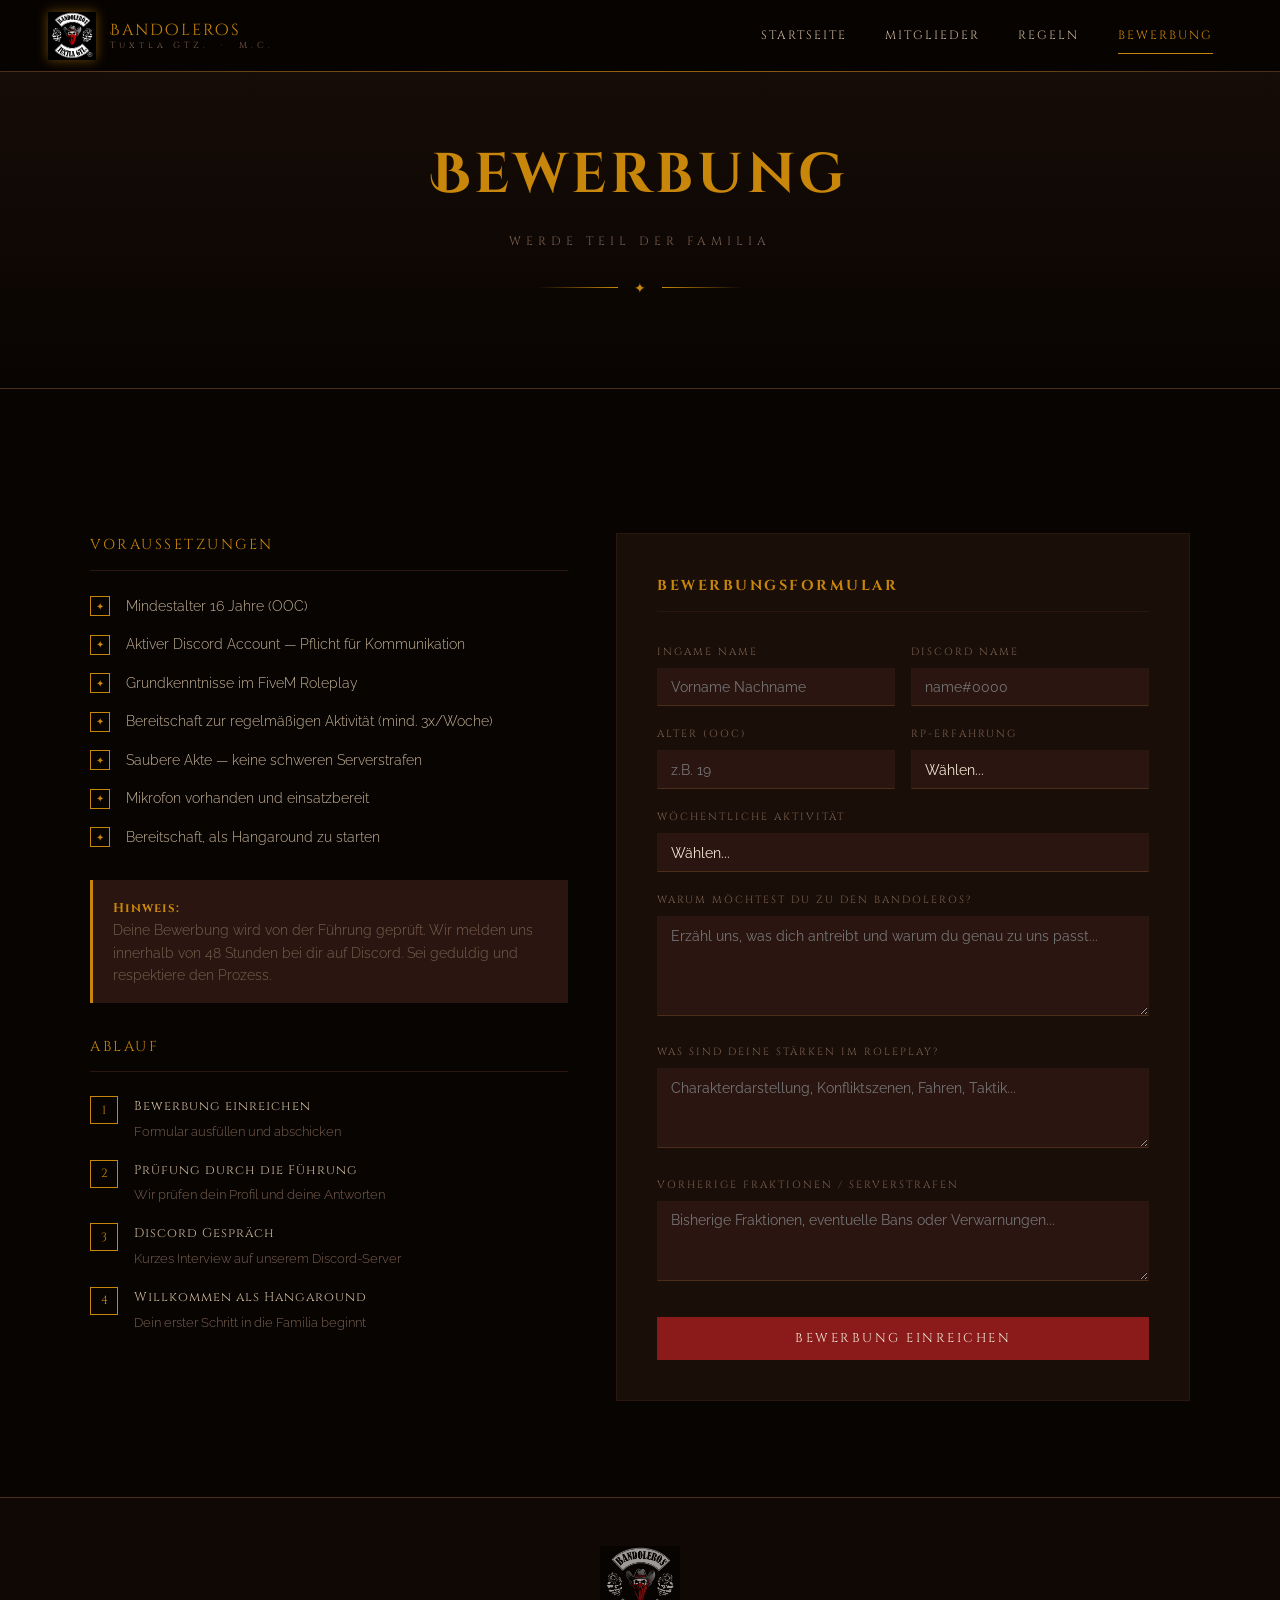
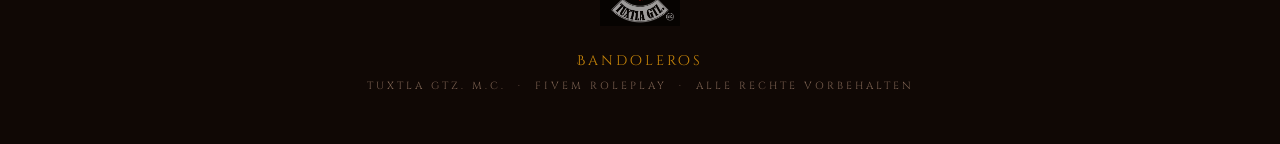
==== bewerbung.html @ c83cab52 "Initial commit: Bandoleros MC Website" ====
<!DOCTYPE html>
<html lang="de">
<head>
  <meta charset="UTF-8">
  <meta name="viewport" content="width=device-width, initial-scale=1.0">
  <title>Bewerbung – Bandoleros MC</title>
  <link rel="icon" href="img/logo.png">
  <link rel="stylesheet" href="css/style.css">
</head>
<body>

  <nav class="navbar">
    <a href="index.html" class="nav-brand">
      <img src="img/logo.png" alt="Bandoleros Logo">
      <div class="nav-brand-text">
        Bandoleros
        <small>Tuxtla GTZ. &nbsp;·&nbsp; M.C.</small>
      </div>
    </a>
    <button class="nav-toggle" id="navToggle" aria-label="Menü öffnen">
      <span></span><span></span><span></span>
    </button>
    <ul class="nav-links" id="navLinks">
      <li><a href="index.html">Startseite</a></li>
      <li><a href="mitglieder.html">Mitglieder</a></li>
      <li><a href="regeln.html">Regeln</a></li>
      <li><a href="bewerbung.html" class="active">Bewerbung</a></li>
    </ul>
  </nav>

  <!-- PAGE HERO -->
  <div class="page-hero">
    <h1>Bewerbung</h1>
    <p>Werde Teil der Familia</p>
    <div class="ornament" style="justify-content:center; margin-top:1.5rem">
      <div class="ornament-line"></div>
      <span class="ornament-icon">✦</span>
      <div class="ornament-line rev"></div>
    </div>
  </div>

  <!-- BEWERBUNG -->
  <section class="section">
    <div class="container">
      <div class="apply-grid">

        <!-- LINKS: Voraussetzungen -->
        <div>
          <div class="req-title">Voraussetzungen</div>
          <ul class="req-list">
            <li>
              <span class="req-icon">✦</span>
              Mindestalter 16 Jahre (OOC)
            </li>
            <li>
              <span class="req-icon">✦</span>
              Aktiver Discord Account — Pflicht für Kommunikation
            </li>
            <li>
              <span class="req-icon">✦</span>
              Grundkenntnisse im FiveM Roleplay
            </li>
            <li>
              <span class="req-icon">✦</span>
              Bereitschaft zur regelmäßigen Aktivität (mind. 3x/Woche)
            </li>
            <li>
              <span class="req-icon">✦</span>
              Saubere Akte — keine schweren Serverstrafen
            </li>
            <li>
              <span class="req-icon">✦</span>
              Mikrofon vorhanden und einsatzbereit
            </li>
            <li>
              <span class="req-icon">✦</span>
              Bereitschaft, als Hangaround zu starten
            </li>
          </ul>

          <div class="apply-note">
            <strong style="color:var(--accent-gold); font-family:'Cinzel',serif; font-size:0.8rem; letter-spacing:1px;">Hinweis:</strong><br>
            Deine Bewerbung wird von der Führung geprüft. Wir melden uns innerhalb von
            48 Stunden bei dir auf Discord. Sei geduldig und respektiere den Prozess.
          </div>

          <div style="margin-top:2rem">
            <div class="req-title">Ablauf</div>
            <div style="display:flex; flex-direction:column; gap:1rem;">
              <div style="display:flex; gap:1rem; align-items:flex-start;">
                <div style="width:28px; height:28px; border:1px solid var(--accent-gold); display:flex; align-items:center; justify-content:center; flex-shrink:0; font-family:'Cinzel',serif; font-size:0.75rem; color:var(--accent-gold);">1</div>
                <div>
                  <div style="font-family:'Cinzel',serif; font-size:0.8rem; color:var(--text-secondary); letter-spacing:1px; margin-bottom:0.2rem;">Bewerbung einreichen</div>
                  <div style="font-size:0.83rem; color:var(--text-muted);">Formular ausfüllen und abschicken</div>
                </div>
              </div>
              <div style="display:flex; gap:1rem; align-items:flex-start;">
                <div style="width:28px; height:28px; border:1px solid var(--accent-gold); display:flex; align-items:center; justify-content:center; flex-shrink:0; font-family:'Cinzel',serif; font-size:0.75rem; color:var(--accent-gold);">2</div>
                <div>
                  <div style="font-family:'Cinzel',serif; font-size:0.8rem; color:var(--text-secondary); letter-spacing:1px; margin-bottom:0.2rem;">Prüfung durch die Führung</div>
                  <div style="font-size:0.83rem; color:var(--text-muted);">Wir prüfen dein Profil und deine Antworten</div>
                </div>
              </div>
              <div style="display:flex; gap:1rem; align-items:flex-start;">
                <div style="width:28px; height:28px; border:1px solid var(--accent-gold); display:flex; align-items:center; justify-content:center; flex-shrink:0; font-family:'Cinzel',serif; font-size:0.75rem; color:var(--accent-gold);">3</div>
                <div>
                  <div style="font-family:'Cinzel',serif; font-size:0.8rem; color:var(--text-secondary); letter-spacing:1px; margin-bottom:0.2rem;">Discord Gespräch</div>
                  <div style="font-size:0.83rem; color:var(--text-muted);">Kurzes Interview auf unserem Discord-Server</div>
                </div>
              </div>
              <div style="display:flex; gap:1rem; align-items:flex-start;">
                <div style="width:28px; height:28px; border:1px solid var(--accent-gold); display:flex; align-items:center; justify-content:center; flex-shrink:0; font-family:'Cinzel',serif; font-size:0.75rem; color:var(--accent-gold);">4</div>
                <div>
                  <div style="font-family:'Cinzel',serif; font-size:0.8rem; color:var(--text-secondary); letter-spacing:1px; margin-bottom:0.2rem;">Willkommen als Hangaround</div>
                  <div style="font-size:0.83rem; color:var(--text-muted);">Dein erster Schritt in die Familia beginnt</div>
                </div>
              </div>
            </div>
          </div>
        </div>

        <!-- RECHTS: Formular -->
        <div class="apply-form-box">
          <h3>Bewerbungsformular</h3>
          <form id="applyForm">
            <div class="form-row">
              <div class="form-group">
                <label for="ingame-name">Ingame Name</label>
                <input type="text" id="ingame-name" name="ingame_name" placeholder="Vorname Nachname" required>
              </div>
              <div class="form-group">
                <label for="discord-name">Discord Name</label>
                <input type="text" id="discord-name" name="discord_name" placeholder="name#0000" required>
              </div>
            </div>

            <div class="form-row">
              <div class="form-group">
                <label for="alter">Alter (OOC)</label>
                <input type="number" id="alter" name="alter" placeholder="z.B. 19" min="14" max="99" required>
              </div>
              <div class="form-group">
                <label for="erfahrung">RP-Erfahrung</label>
                <select id="erfahrung" name="erfahrung" required>
                  <option value="" disabled selected>Wählen...</option>
                  <option value="neuling">Neuling — weniger als 1 Monat</option>
                  <option value="einsteiger">Einsteiger — 1-6 Monate</option>
                  <option value="erfahren">Erfahren — 6-12 Monate</option>
                  <option value="veteran">Veteran — über 1 Jahr</option>
                </select>
              </div>
            </div>

            <div class="form-group">
              <label for="aktivitaet">Wöchentliche Aktivität</label>
              <select id="aktivitaet" name="aktivitaet" required>
                <option value="" disabled selected>Wählen...</option>
                <option value="3-5">3 bis 5 Stunden</option>
                <option value="5-10">5 bis 10 Stunden</option>
                <option value="10-20">10 bis 20 Stunden</option>
                <option value="20+">Mehr als 20 Stunden</option>
              </select>
            </div>

            <div class="form-group">
              <label for="warum">Warum möchtest du zu den Bandoleros?</label>
              <textarea id="warum" name="warum" placeholder="Erzähl uns, was dich antreibt und warum du genau zu uns passt..." required></textarea>
            </div>

            <div class="form-group">
              <label for="staerken">Was sind deine Stärken im Roleplay?</label>
              <textarea id="staerken" name="staerken" placeholder="Charakterdarstellung, Konfliktszenen, Fahren, Taktik..." style="min-height:80px;"></textarea>
            </div>

            <div class="form-group">
              <label for="vorstrafen">Vorherige Fraktionen / Serverstrafen</label>
              <textarea id="vorstrafen" name="vorstrafen" placeholder="Bisherige Fraktionen, eventuelle Bans oder Verwarnungen..." style="min-height:80px;"></textarea>
            </div>

            <button type="submit" class="btn btn-solid" style="width:100%; margin-top:0.5rem; font-size:0.8rem;">
              Bewerbung Einreichen
            </button>
          </form>
        </div>

      </div>
    </div>
  </section>

  <footer>
    <div class="footer-logo"><img src="img/logo.png" alt="Bandoleros"></div>
    <p class="footer-name">Bandoleros</p>
    <p class="footer-sub">Tuxtla GTZ. M.C. &nbsp;·&nbsp; FiveM Roleplay &nbsp;·&nbsp; Alle Rechte vorbehalten</p>
  </footer>

  <script>
    const toggle = document.getElementById('navToggle');
    const links  = document.getElementById('navLinks');
    toggle.addEventListener('click', () => links.classList.toggle('open'));
    links.querySelectorAll('a').forEach(a => a.addEventListener('click', () => links.classList.remove('open')));

    document.getElementById('applyForm').addEventListener('submit', function(e) {
      e.preventDefault();
      const data = new FormData(this);
      const lines = [];
      data.forEach((v, k) => lines.push(`${k}: ${v}`));
      const subject = encodeURIComponent('Bandoleros Bewerbung – ' + (data.get('ingame_name') || ''));
      const body    = encodeURIComponent(lines.join('\n'));
      // HIER: Deine E-Mail oder Discord-Webhook eintragen
      // Aktuell öffnet es den Standard-Mail-Client als Fallback
      window.location.href = `mailto:DEINE-EMAIL@HIER.DE?subject=${subject}&body=${body}`;
    });
  </script>
</body>
</html>
---- css/style.css ----
@import url('https://fonts.googleapis.com/css2?family=Cinzel:wght@400;600;700;900&family=Cinzel+Decorative:wght@400;700&family=Raleway:ital,wght@0,300;0,400;0,600;1,300&display=swap');

:root {
  --bg-0: #080402;
  --bg-1: #100805;
  --bg-2: #1a0e08;
  --bg-3: #2a1510;
  --bg-4: #3d2015;
  --accent-gold: #c8860a;
  --accent-gold-light: #e8a020;
  --accent-red: #8b1a1a;
  --accent-red-light: #b52020;
  --text-primary: #f0e6d3;
  --text-secondary: #c8b49a;
  --text-muted: #7a6050;
  --border-dark: #2a1810;
  --border-mid: #4a2e1a;
  --border-light: #7a5030;
}

*, *::before, *::after { margin: 0; padding: 0; box-sizing: border-box; }
html { scroll-behavior: smooth; }

body {
  background-color: var(--bg-0);
  color: var(--text-primary);
  font-family: 'Raleway', sans-serif;
  font-weight: 300;
  line-height: 1.7;
  min-height: 100vh;
}

/* ─── NAVBAR ─────────────────────────────────────── */
.navbar {
  position: fixed;
  top: 0; left: 0; right: 0;
  height: 72px;
  background: rgba(8, 4, 2, 0.97);
  border-bottom: 1px solid var(--border-mid);
  backdrop-filter: blur(12px);
  z-index: 1000;
  display: flex;
  align-items: center;
  padding: 0 3rem;
  gap: 2rem;
}

.navbar::after {
  content: '';
  position: absolute;
  bottom: -1px; left: 0; right: 0;
  height: 1px;
  background: linear-gradient(90deg, transparent, var(--accent-gold), transparent);
  opacity: 0.6;
}

.nav-brand {
  display: flex;
  align-items: center;
  gap: 0.9rem;
  text-decoration: none;
  flex-shrink: 0;
}

.nav-brand img {
  height: 48px;
  width: 48px;
  object-fit: contain;
  filter: drop-shadow(0 0 6px rgba(200, 134, 10, 0.5));
}

.nav-brand-text {
  font-family: 'Cinzel Decorative', serif;
  font-size: 1rem;
  color: var(--accent-gold);
  letter-spacing: 2px;
  line-height: 1.2;
}

.nav-brand-text small {
  display: block;
  font-family: 'Cinzel', serif;
  font-size: 0.55rem;
  color: var(--text-muted);
  letter-spacing: 4px;
  font-weight: 400;
}

.nav-links {
  display: flex;
  list-style: none;
  gap: 0;
  margin-left: auto;
}

.nav-links a {
  display: block;
  padding: 0.5rem 1.2rem;
  color: var(--text-secondary);
  text-decoration: none;
  font-family: 'Cinzel', serif;
  font-size: 0.75rem;
  letter-spacing: 2px;
  text-transform: uppercase;
  transition: color 0.3s;
  position: relative;
}

.nav-links a::after {
  content: '';
  position: absolute;
  bottom: 0; left: 1.2rem; right: 1.2rem;
  height: 1px;
  background: var(--accent-gold);
  transform: scaleX(0);
  transition: transform 0.3s;
}

.nav-links a:hover,
.nav-links a.active { color: var(--accent-gold); }

.nav-links a:hover::after,
.nav-links a.active::after { transform: scaleX(1); }

.nav-toggle {
  display: none;
  flex-direction: column;
  gap: 5px;
  cursor: pointer;
  margin-left: auto;
  padding: 4px;
  background: none;
  border: none;
}

.nav-toggle span {
  display: block;
  width: 25px;
  height: 2px;
  background: var(--text-primary);
  transition: all 0.3s;
}

/* ─── HERO ───────────────────────────────────────── */
.hero {
  min-height: 100vh;
  padding-top: 72px;
  display: flex;
  align-items: center;
  justify-content: center;
  text-align: center;
  position: relative;
  overflow: hidden;
  background: radial-gradient(ellipse 80% 60% at 50% 50%, var(--bg-3) 0%, var(--bg-0) 100%);
}

.hero-bg-pattern {
  position: absolute;
  inset: 0;
  background-image: repeating-linear-gradient(
    45deg, transparent, transparent 50px,
    rgba(200, 134, 10, 0.018) 50px,
    rgba(200, 134, 10, 0.018) 100px
  );
  pointer-events: none;
}

.hero-content {
  position: relative;
  z-index: 1;
  padding: 3rem 2rem;
}

.hero-logo {
  width: 280px;
  max-width: 70vw;
  animation: logoGlow 4s ease-in-out infinite alternate;
  margin-bottom: 2.5rem;
}

@keyframes logoGlow {
  from { filter: drop-shadow(0 0 15px rgba(200,134,10,0.3)) drop-shadow(0 0 40px rgba(200,134,10,0.1)); }
  to   { filter: drop-shadow(0 0 30px rgba(200,134,10,0.65)) drop-shadow(0 0 60px rgba(200,134,10,0.2)); }
}

.hero-eyebrow {
  font-family: 'Cinzel', serif;
  font-size: 0.75rem;
  letter-spacing: 6px;
  color: var(--text-muted);
  text-transform: uppercase;
  margin-bottom: 0.75rem;
}

.hero-title {
  font-family: 'Cinzel Decorative', serif;
  font-size: clamp(2.5rem, 8vw, 5.5rem);
  color: var(--accent-gold);
  letter-spacing: 4px;
  line-height: 1.05;
  text-shadow: 0 0 50px rgba(200,134,10,0.3);
  margin-bottom: 0.5rem;
}

.hero-location {
  font-family: 'Cinzel', serif;
  font-size: clamp(0.85rem, 2.5vw, 1.3rem);
  color: var(--text-secondary);
  letter-spacing: 8px;
  text-transform: uppercase;
  margin-bottom: 2rem;
}

.ornament {
  display: flex;
  align-items: center;
  gap: 1rem;
  justify-content: center;
  margin: 1.5rem 0;
}

.ornament-line {
  width: 80px;
  height: 1px;
  background: linear-gradient(to right, transparent, var(--accent-gold));
}

.ornament-line.rev {
  background: linear-gradient(to left, transparent, var(--accent-gold));
}

.ornament-icon { color: var(--accent-gold); font-size: 0.9rem; }

.hero-tagline {
  font-size: 1rem;
  color: var(--text-secondary);
  max-width: 540px;
  margin: 0 auto 2.5rem;
  line-height: 2;
  font-style: italic;
}

.btn-group {
  display: flex;
  gap: 1rem;
  justify-content: center;
  flex-wrap: wrap;
}

.btn {
  padding: 0.75rem 2.2rem;
  font-family: 'Cinzel', serif;
  font-size: 0.75rem;
  letter-spacing: 2.5px;
  text-transform: uppercase;
  text-decoration: none;
  border: 1px solid;
  cursor: pointer;
  transition: all 0.3s ease;
  display: inline-block;
}

.btn-outline {
  border-color: var(--accent-gold);
  color: var(--accent-gold);
  background: transparent;
}

.btn-outline:hover {
  background: var(--accent-gold);
  color: var(--bg-0);
}

.btn-solid {
  border-color: var(--accent-red);
  color: var(--text-primary);
  background: var(--accent-red);
}

.btn-solid:hover {
  background: var(--accent-red-light);
  border-color: var(--accent-red-light);
}

/* ─── STATS BAR ──────────────────────────────────── */
.stats-bar {
  background: var(--bg-2);
  border-top: 1px solid var(--border-mid);
  border-bottom: 1px solid var(--border-mid);
  padding: 2.5rem 2rem;
}

.stats-grid {
  max-width: 900px;
  margin: 0 auto;
  display: grid;
  grid-template-columns: repeat(auto-fit, minmax(180px, 1fr));
  gap: 1.5rem;
  text-align: center;
}

.stat-number {
  font-family: 'Cinzel Decorative', serif;
  font-size: 2.5rem;
  color: var(--accent-gold);
  line-height: 1;
}

.stat-label {
  font-family: 'Cinzel', serif;
  font-size: 0.65rem;
  letter-spacing: 3px;
  color: var(--text-muted);
  text-transform: uppercase;
  margin-top: 0.4rem;
}

/* ─── PAGE HERO (Unterseiten) ────────────────────── */
.page-hero {
  padding: 8rem 2rem 4rem;
  text-align: center;
  background: linear-gradient(to bottom, var(--bg-2) 0%, var(--bg-0) 100%);
  border-bottom: 1px solid var(--border-mid);
}

.page-hero h1 {
  font-family: 'Cinzel Decorative', serif;
  font-size: clamp(1.8rem, 5vw, 3.5rem);
  color: var(--accent-gold);
  letter-spacing: 4px;
  margin-bottom: 0.5rem;
}

.page-hero p {
  font-family: 'Cinzel', serif;
  font-size: 0.75rem;
  letter-spacing: 5px;
  color: var(--text-muted);
  text-transform: uppercase;
}

/* ─── SECTIONS ───────────────────────────────────── */
.section { padding: 6rem 2rem; }
.section.bg-alt { background: var(--bg-1); }

.container { max-width: 1100px; margin: 0 auto; }

.section-title { text-align: center; margin-bottom: 1rem; }

.section-title h2 {
  font-family: 'Cinzel Decorative', serif;
  font-size: clamp(1.5rem, 4vw, 2.4rem);
  color: var(--accent-gold);
  letter-spacing: 3px;
}

.section-title p {
  font-family: 'Cinzel', serif;
  font-size: 0.7rem;
  letter-spacing: 5px;
  color: var(--text-muted);
  text-transform: uppercase;
  margin-top: 0.3rem;
}

/* ─── WERTE CARDS ────────────────────────────────── */
.values-grid {
  display: grid;
  grid-template-columns: repeat(auto-fit, minmax(280px, 1fr));
  gap: 1.5rem;
  margin-top: 3rem;
}

.value-card {
  background: var(--bg-2);
  border: 1px solid var(--border-dark);
  padding: 2rem;
  text-align: center;
  transition: transform 0.3s;
}

.value-card:hover { transform: translateY(-4px); }

.value-card.gold   { border-top: 3px solid var(--accent-gold); }
.value-card.red    { border-top: 3px solid var(--accent-red); }
.value-card.silver { border-top: 3px solid var(--text-muted); }

.value-icon {
  font-size: 2rem;
  margin-bottom: 1rem;
  display: block;
}

.value-card h3 {
  font-family: 'Cinzel', serif;
  font-size: 0.9rem;
  letter-spacing: 3px;
  text-transform: uppercase;
  margin-bottom: 0.75rem;
}

.value-card.gold h3   { color: var(--accent-gold); }
.value-card.red h3    { color: var(--accent-red-light); }
.value-card.silver h3 { color: var(--text-secondary); }

.value-card p {
  color: var(--text-muted);
  font-size: 0.9rem;
  line-height: 1.7;
}

/* ─── RANG CARDS ─────────────────────────────────── */
.ranks-grid {
  display: grid;
  grid-template-columns: repeat(auto-fill, minmax(300px, 1fr));
  gap: 1.5rem;
  margin-top: 3rem;
}

.rank-card {
  background: var(--bg-2);
  border: 1px solid var(--border-dark);
  padding: 1.75rem;
  position: relative;
  transition: transform 0.3s, border-color 0.3s;
}

.rank-card:hover { transform: translateY(-3px); border-color: var(--border-mid); }
.rank-card.gold  { border-top: 3px solid var(--accent-gold); }
.rank-card.red   { border-top: 3px solid var(--accent-red-light); }
.rank-card.grey  { border-top: 3px solid var(--text-muted); }

.rank-badge {
  font-family: 'Cinzel Decorative', serif;
  font-size: 0.6rem;
  letter-spacing: 3px;
  text-transform: uppercase;
  padding: 0.2rem 0.6rem;
  border: 1px solid currentColor;
  display: inline-block;
  margin-bottom: 0.75rem;
}

.badge-gold   { color: var(--accent-gold); }
.badge-red    { color: var(--accent-red-light); }
.badge-silver { color: var(--text-muted); }

.rank-name {
  font-family: 'Cinzel', serif;
  font-size: 1.3rem;
  color: var(--text-primary);
  letter-spacing: 1px;
  margin-bottom: 0.25rem;
}

.rank-name-es {
  font-family: 'Cinzel', serif;
  font-size: 0.75rem;
  color: var(--text-muted);
  letter-spacing: 3px;
  text-transform: uppercase;
  margin-bottom: 0.75rem;
}

.rank-desc {
  font-size: 0.88rem;
  color: var(--text-muted);
  line-height: 1.7;
}

.rank-number {
  position: absolute;
  top: 1rem;
  right: 1.5rem;
  font-family: 'Cinzel Decorative', serif;
  font-size: 2.5rem;
  color: rgba(200,134,10,0.08);
  font-weight: 700;
  line-height: 1;
  pointer-events: none;
}

/* ─── REGELN ─────────────────────────────────────── */
.rules-grid {
  display: grid;
  grid-template-columns: repeat(auto-fit, minmax(420px, 1fr));
  gap: 2rem;
  margin-top: 3rem;
}

.rules-block {
  background: var(--bg-2);
  border: 1px solid var(--border-dark);
  padding: 2rem;
}

.rules-block-title {
  font-family: 'Cinzel', serif;
  font-size: 0.9rem;
  color: var(--accent-gold);
  letter-spacing: 2.5px;
  text-transform: uppercase;
  margin-bottom: 1.5rem;
  padding-bottom: 0.75rem;
  border-bottom: 1px solid var(--border-dark);
}

.rule-list {
  list-style: none;
  display: flex;
  flex-direction: column;
  gap: 0.85rem;
}

.rule-list li {
  display: flex;
  gap: 0.9rem;
  align-items: flex-start;
  font-size: 0.88rem;
  color: var(--text-secondary);
  line-height: 1.65;
}

.rule-list li::before {
  content: '//';
  color: var(--accent-gold);
  font-family: 'Cinzel', serif;
  font-size: 0.75rem;
  flex-shrink: 0;
  margin-top: 0.15rem;
  opacity: 0.7;
}

/* ─── BEWERBUNG ──────────────────────────────────── */
.apply-grid {
  display: grid;
  grid-template-columns: 1fr 1.2fr;
  gap: 3rem;
  margin-top: 3rem;
}

.req-title {
  font-family: 'Cinzel', serif;
  font-size: 0.9rem;
  color: var(--accent-gold);
  letter-spacing: 2.5px;
  text-transform: uppercase;
  margin-bottom: 1.5rem;
  padding-bottom: 0.75rem;
  border-bottom: 1px solid var(--border-dark);
}

.req-list {
  list-style: none;
  display: flex;
  flex-direction: column;
  gap: 1rem;
  margin-bottom: 2rem;
}

.req-list li {
  display: flex;
  align-items: flex-start;
  gap: 1rem;
  font-size: 0.88rem;
  color: var(--text-secondary);
  line-height: 1.6;
}

.req-icon {
  width: 20px;
  height: 20px;
  border: 1px solid var(--accent-gold);
  display: flex;
  align-items: center;
  justify-content: center;
  flex-shrink: 0;
  color: var(--accent-gold);
  font-size: 0.65rem;
  margin-top: 0.1rem;
}

.apply-note {
  background: var(--bg-3);
  border-left: 3px solid var(--accent-gold);
  padding: 1rem 1.25rem;
  font-size: 0.85rem;
  color: var(--text-muted);
  line-height: 1.65;
}

.apply-form-box {
  background: var(--bg-2);
  border: 1px solid var(--border-dark);
  padding: 2.5rem;
}

.apply-form-box h3 {
  font-family: 'Cinzel', serif;
  font-size: 0.9rem;
  color: var(--accent-gold);
  letter-spacing: 2.5px;
  text-transform: uppercase;
  margin-bottom: 2rem;
  padding-bottom: 0.75rem;
  border-bottom: 1px solid var(--border-dark);
}

.form-group { margin-bottom: 1.25rem; }

.form-group label {
  display: block;
  font-family: 'Cinzel', serif;
  font-size: 0.65rem;
  letter-spacing: 2px;
  color: var(--text-muted);
  text-transform: uppercase;
  margin-bottom: 0.4rem;
}

.form-group input,
.form-group textarea,
.form-group select {
  width: 100%;
  background: var(--bg-3);
  border: 1px solid var(--border-dark);
  border-bottom-color: var(--border-mid);
  color: var(--text-primary);
  padding: 0.65rem 0.8rem;
  font-family: 'Raleway', sans-serif;
  font-size: 0.88rem;
  outline: none;
  transition: border-color 0.3s;
  appearance: none;
}

.form-group input:focus,
.form-group textarea:focus,
.form-group select:focus { border-color: var(--accent-gold); }

.form-group textarea { min-height: 100px; resize: vertical; }

.form-group select option { background: var(--bg-3); }

.form-row {
  display: grid;
  grid-template-columns: 1fr 1fr;
  gap: 1rem;
}

/* ─── FOOTER ─────────────────────────────────────── */
footer {
  background: var(--bg-1);
  border-top: 1px solid var(--border-mid);
  padding: 3rem 2rem;
  text-align: center;
}

.footer-logo img {
  height: 80px;
  opacity: 0.6;
  margin-bottom: 1rem;
  filter: grayscale(0.2);
}

.footer-name {
  font-family: 'Cinzel Decorative', serif;
  font-size: 0.85rem;
  color: var(--accent-gold);
  letter-spacing: 3px;
  margin-bottom: 0.3rem;
}

.footer-sub {
  font-family: 'Cinzel', serif;
  font-size: 0.65rem;
  letter-spacing: 3px;
  color: var(--text-muted);
  text-transform: uppercase;
}

/* ─── RESPONSIVE ─────────────────────────────────── */
@media (max-width: 768px) {
  .navbar { padding: 0 1.5rem; }

  .nav-links {
    display: none;
    position: fixed;
    top: 72px; left: 0; right: 0;
    background: rgba(8,4,2,0.98);
    border-bottom: 1px solid var(--border-mid);
    flex-direction: column;
    padding: 1rem 0;
  }

  .nav-links.open { display: flex; }
  .nav-toggle { display: flex; }

  .apply-grid    { grid-template-columns: 1fr; }
  .rules-grid    { grid-template-columns: 1fr; }
  .form-row      { grid-template-columns: 1fr; }

  .section { padding: 4rem 1.5rem; }
  .page-hero { padding: 6rem 1.5rem 3rem; }
}

@media (max-width: 480px) {
  .ranks-grid { grid-template-columns: 1fr; }
  .values-grid { grid-template-columns: 1fr; }
}
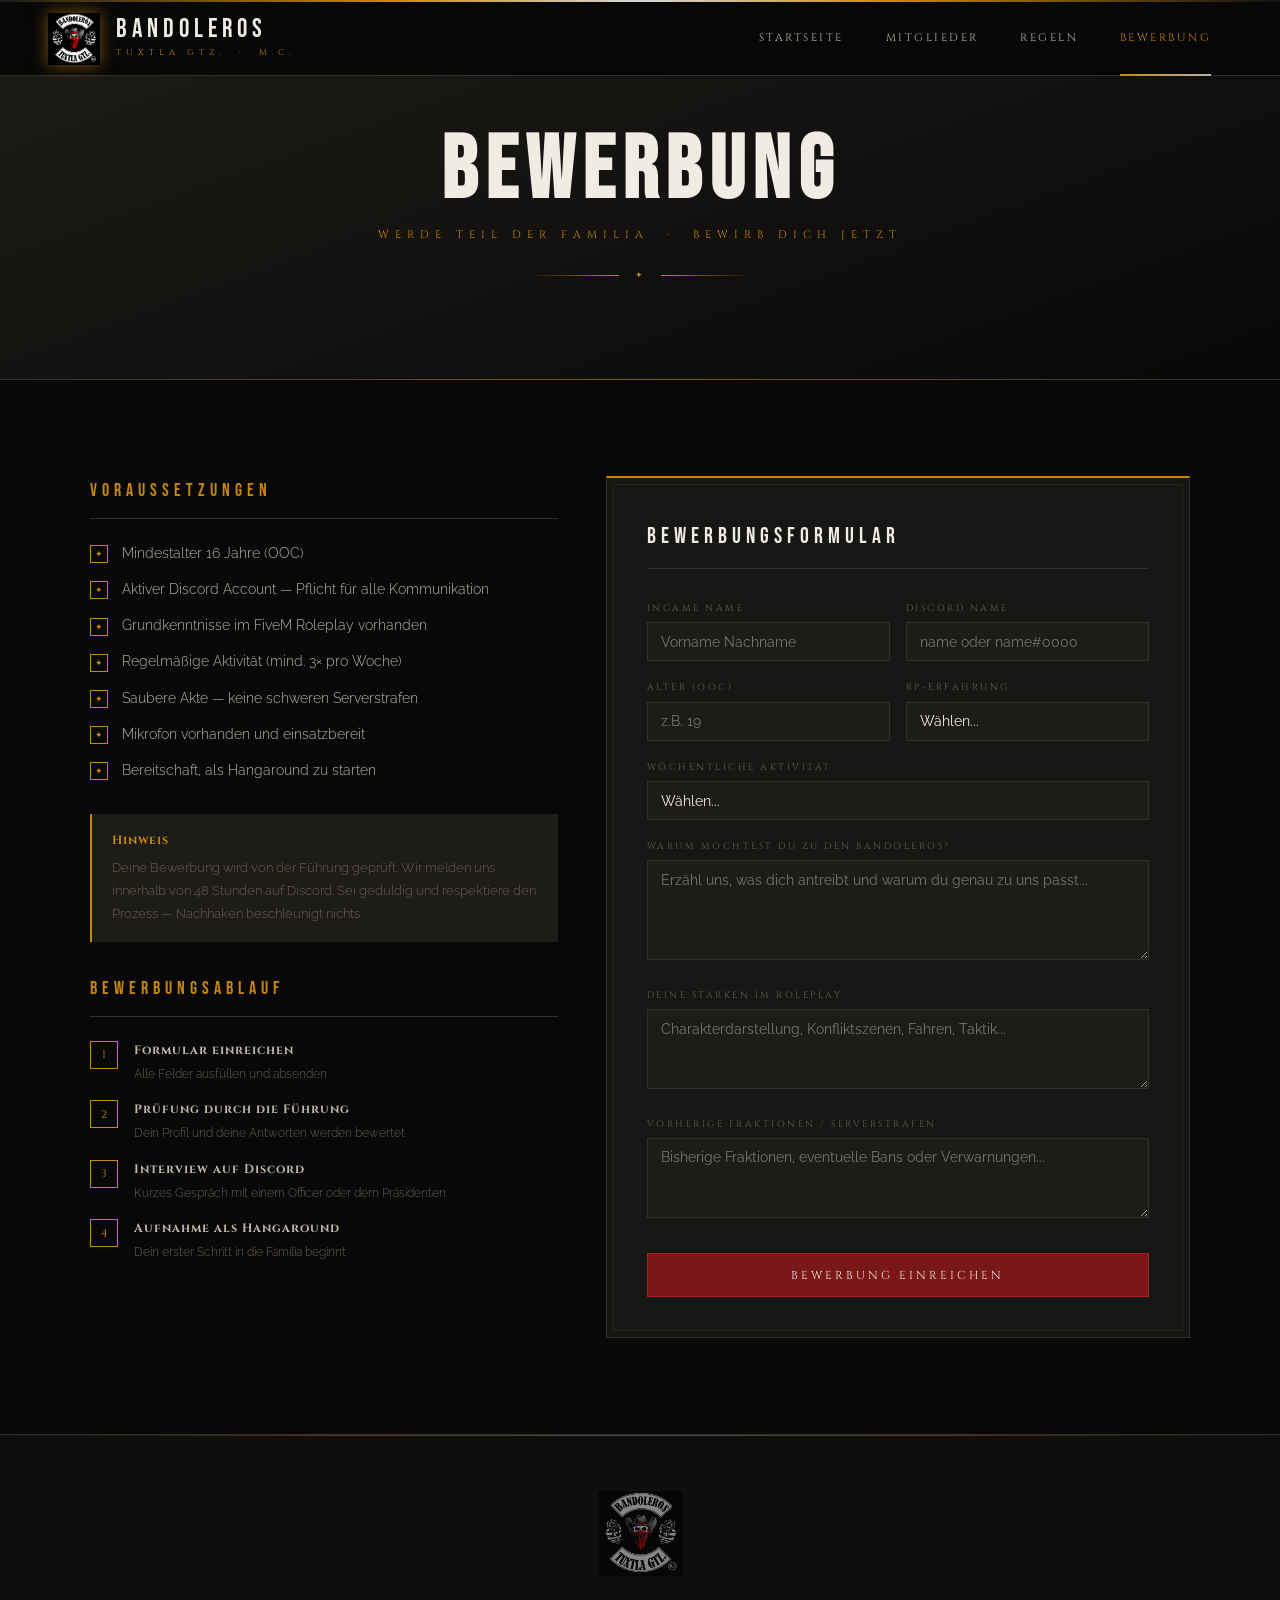
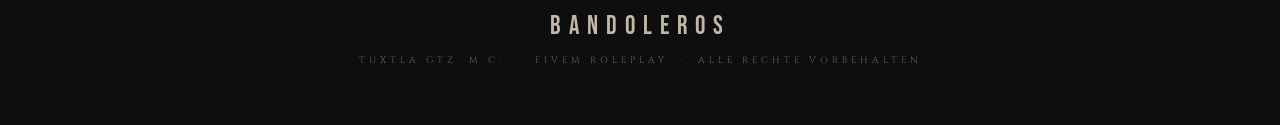
==== commit da8fd923: "Redesign: professional MC style with Bebas Neue, patch ring, chrome/gold accents" ====
--- a/bewerbung.html
+++ b/bewerbung.html
@@ -12,12 +12,12 @@
   <nav class="navbar">
     <a href="index.html" class="nav-brand">
       <img src="img/logo.png" alt="Bandoleros Logo">
-      <div class="nav-brand-text">
-        Bandoleros
-        <small>Tuxtla GTZ. &nbsp;·&nbsp; M.C.</small>
+      <div>
+        <div class="nav-brand-name">Bandoleros</div>
+        <span class="nav-brand-sub">Tuxtla GTZ. &nbsp;·&nbsp; M.C.</span>
       </div>
     </a>
-    <button class="nav-toggle" id="navToggle" aria-label="Menü öffnen">
+    <button class="nav-toggle" id="navToggle" aria-label="Menü">
       <span></span><span></span><span></span>
     </button>
     <ul class="nav-links" id="navLinks">
@@ -28,109 +28,107 @@
     </ul>
   </nav>
 
-  <!-- PAGE HERO -->
   <div class="page-hero">
     <h1>Bewerbung</h1>
-    <p>Werde Teil der Familia</p>
-    <div class="ornament" style="justify-content:center; margin-top:1.5rem">
-      <div class="ornament-line"></div>
-      <span class="ornament-icon">✦</span>
-      <div class="ornament-line rev"></div>
+    <p>Werde Teil der Familia &nbsp;·&nbsp; Bewirb dich jetzt</p>
+    <div class="ornament" style="margin-top:1.5rem">
+      <div class="ol"></div><span class="oi">✦</span><div class="or"></div>
     </div>
   </div>
 
-  <!-- BEWERBUNG -->
   <section class="section">
     <div class="container">
       <div class="apply-grid">
 
-        <!-- LINKS: Voraussetzungen -->
+        <!-- LINKE SPALTE -->
         <div>
-          <div class="req-title">Voraussetzungen</div>
+          <div class="apply-block-title">Voraussetzungen</div>
           <ul class="req-list">
             <li>
-              <span class="req-icon">✦</span>
+              <span class="req-dot">✦</span>
               Mindestalter 16 Jahre (OOC)
             </li>
             <li>
-              <span class="req-icon">✦</span>
-              Aktiver Discord Account — Pflicht für Kommunikation
-            </li>
-            <li>
-              <span class="req-icon">✦</span>
-              Grundkenntnisse im FiveM Roleplay
-            </li>
-            <li>
-              <span class="req-icon">✦</span>
-              Bereitschaft zur regelmäßigen Aktivität (mind. 3x/Woche)
-            </li>
-            <li>
-              <span class="req-icon">✦</span>
+              <span class="req-dot">✦</span>
+              Aktiver Discord Account — Pflicht für alle Kommunikation
+            </li>
+            <li>
+              <span class="req-dot">✦</span>
+              Grundkenntnisse im FiveM Roleplay vorhanden
+            </li>
+            <li>
+              <span class="req-dot">✦</span>
+              Regelmäßige Aktivität (mind. 3× pro Woche)
+            </li>
+            <li>
+              <span class="req-dot">✦</span>
               Saubere Akte — keine schweren Serverstrafen
             </li>
             <li>
-              <span class="req-icon">✦</span>
+              <span class="req-dot">✦</span>
               Mikrofon vorhanden und einsatzbereit
             </li>
             <li>
-              <span class="req-icon">✦</span>
+              <span class="req-dot">✦</span>
               Bereitschaft, als Hangaround zu starten
             </li>
           </ul>
 
           <div class="apply-note">
-            <strong style="color:var(--accent-gold); font-family:'Cinzel',serif; font-size:0.8rem; letter-spacing:1px;">Hinweis:</strong><br>
-            Deine Bewerbung wird von der Führung geprüft. Wir melden uns innerhalb von
-            48 Stunden bei dir auf Discord. Sei geduldig und respektiere den Prozess.
+            <strong style="color:var(--gold); font-family:'Cinzel',serif; font-size:0.75rem; letter-spacing:1px; display:block; margin-bottom:0.4rem;">Hinweis</strong>
+            Deine Bewerbung wird von der Führung geprüft. Wir melden uns
+            innerhalb von 48 Stunden auf Discord. Sei geduldig und respektiere
+            den Prozess — Nachhaken beschleunigt nichts.
           </div>
 
-          <div style="margin-top:2rem">
-            <div class="req-title">Ablauf</div>
-            <div style="display:flex; flex-direction:column; gap:1rem;">
-              <div style="display:flex; gap:1rem; align-items:flex-start;">
-                <div style="width:28px; height:28px; border:1px solid var(--accent-gold); display:flex; align-items:center; justify-content:center; flex-shrink:0; font-family:'Cinzel',serif; font-size:0.75rem; color:var(--accent-gold);">1</div>
-                <div>
-                  <div style="font-family:'Cinzel',serif; font-size:0.8rem; color:var(--text-secondary); letter-spacing:1px; margin-bottom:0.2rem;">Bewerbung einreichen</div>
-                  <div style="font-size:0.83rem; color:var(--text-muted);">Formular ausfüllen und abschicken</div>
-                </div>
-              </div>
-              <div style="display:flex; gap:1rem; align-items:flex-start;">
-                <div style="width:28px; height:28px; border:1px solid var(--accent-gold); display:flex; align-items:center; justify-content:center; flex-shrink:0; font-family:'Cinzel',serif; font-size:0.75rem; color:var(--accent-gold);">2</div>
-                <div>
-                  <div style="font-family:'Cinzel',serif; font-size:0.8rem; color:var(--text-secondary); letter-spacing:1px; margin-bottom:0.2rem;">Prüfung durch die Führung</div>
-                  <div style="font-size:0.83rem; color:var(--text-muted);">Wir prüfen dein Profil und deine Antworten</div>
-                </div>
-              </div>
-              <div style="display:flex; gap:1rem; align-items:flex-start;">
-                <div style="width:28px; height:28px; border:1px solid var(--accent-gold); display:flex; align-items:center; justify-content:center; flex-shrink:0; font-family:'Cinzel',serif; font-size:0.75rem; color:var(--accent-gold);">3</div>
-                <div>
-                  <div style="font-family:'Cinzel',serif; font-size:0.8rem; color:var(--text-secondary); letter-spacing:1px; margin-bottom:0.2rem;">Discord Gespräch</div>
-                  <div style="font-size:0.83rem; color:var(--text-muted);">Kurzes Interview auf unserem Discord-Server</div>
-                </div>
-              </div>
-              <div style="display:flex; gap:1rem; align-items:flex-start;">
-                <div style="width:28px; height:28px; border:1px solid var(--accent-gold); display:flex; align-items:center; justify-content:center; flex-shrink:0; font-family:'Cinzel',serif; font-size:0.75rem; color:var(--accent-gold);">4</div>
-                <div>
-                  <div style="font-family:'Cinzel',serif; font-size:0.8rem; color:var(--text-secondary); letter-spacing:1px; margin-bottom:0.2rem;">Willkommen als Hangaround</div>
-                  <div style="font-size:0.83rem; color:var(--text-muted);">Dein erster Schritt in die Familia beginnt</div>
-                </div>
-              </div>
-            </div>
+          <div class="apply-steps">
+            <div class="apply-block-title" style="margin-top:2rem">Bewerbungsablauf</div>
+            <ul class="step-list">
+              <li>
+                <div class="step-num">1</div>
+                <div class="step-text">
+                  <h4>Formular einreichen</h4>
+                  <p>Alle Felder ausfüllen und absenden</p>
+                </div>
+              </li>
+              <li>
+                <div class="step-num">2</div>
+                <div class="step-text">
+                  <h4>Prüfung durch die Führung</h4>
+                  <p>Dein Profil und deine Antworten werden bewertet</p>
+                </div>
+              </li>
+              <li>
+                <div class="step-num">3</div>
+                <div class="step-text">
+                  <h4>Interview auf Discord</h4>
+                  <p>Kurzes Gespräch mit einem Officer oder dem Präsidenten</p>
+                </div>
+              </li>
+              <li>
+                <div class="step-num">4</div>
+                <div class="step-text">
+                  <h4>Aufnahme als Hangaround</h4>
+                  <p>Dein erster Schritt in die Familia beginnt</p>
+                </div>
+              </li>
+            </ul>
           </div>
         </div>
 
-        <!-- RECHTS: Formular -->
-        <div class="apply-form-box">
-          <h3>Bewerbungsformular</h3>
+        <!-- RECHTE SPALTE: FORMULAR -->
+        <div class="form-box">
+          <div class="form-box-title">Bewerbungsformular</div>
           <form id="applyForm">
+
             <div class="form-row">
               <div class="form-group">
-                <label for="ingame-name">Ingame Name</label>
-                <input type="text" id="ingame-name" name="ingame_name" placeholder="Vorname Nachname" required>
-              </div>
-              <div class="form-group">
-                <label for="discord-name">Discord Name</label>
-                <input type="text" id="discord-name" name="discord_name" placeholder="name#0000" required>
+                <label for="ingame">Ingame Name</label>
+                <input type="text" id="ingame" name="ingame_name" placeholder="Vorname Nachname" required>
+              </div>
+              <div class="form-group">
+                <label for="discord">Discord Name</label>
+                <input type="text" id="discord" name="discord_name" placeholder="name oder name#0000" required>
               </div>
             </div>
 
@@ -143,10 +141,10 @@
                 <label for="erfahrung">RP-Erfahrung</label>
                 <select id="erfahrung" name="erfahrung" required>
                   <option value="" disabled selected>Wählen...</option>
-                  <option value="neuling">Neuling — weniger als 1 Monat</option>
-                  <option value="einsteiger">Einsteiger — 1-6 Monate</option>
-                  <option value="erfahren">Erfahren — 6-12 Monate</option>
-                  <option value="veteran">Veteran — über 1 Jahr</option>
+                  <option value="neu">Neuling — unter 1 Monat</option>
+                  <option value="ein">Einsteiger — 1–6 Monate</option>
+                  <option value="erf">Erfahren — 6–12 Monate</option>
+                  <option value="vet">Veteran — über 1 Jahr</option>
                 </select>
               </div>
             </div>
@@ -168,7 +166,7 @@
             </div>
 
             <div class="form-group">
-              <label for="staerken">Was sind deine Stärken im Roleplay?</label>
+              <label for="staerken">Deine Stärken im Roleplay</label>
               <textarea id="staerken" name="staerken" placeholder="Charakterdarstellung, Konfliktszenen, Fahren, Taktik..." style="min-height:80px;"></textarea>
             </div>
 
@@ -177,9 +175,10 @@
               <textarea id="vorstrafen" name="vorstrafen" placeholder="Bisherige Fraktionen, eventuelle Bans oder Verwarnungen..." style="min-height:80px;"></textarea>
             </div>
 
-            <button type="submit" class="btn btn-solid" style="width:100%; margin-top:0.5rem; font-size:0.8rem;">
+            <button type="submit" class="btn btn-red" style="width:100%; margin-top:0.5rem; font-size:0.72rem;">
               Bewerbung Einreichen
             </button>
+
           </form>
         </div>
 
@@ -194,10 +193,10 @@
   </footer>
 
   <script>
-    const toggle = document.getElementById('navToggle');
-    const links  = document.getElementById('navLinks');
-    toggle.addEventListener('click', () => links.classList.toggle('open'));
-    links.querySelectorAll('a').forEach(a => a.addEventListener('click', () => links.classList.remove('open')));
+    const t = document.getElementById('navToggle');
+    const l = document.getElementById('navLinks');
+    t.addEventListener('click', () => l.classList.toggle('open'));
+    l.querySelectorAll('a').forEach(a => a.addEventListener('click', () => l.classList.remove('open')));
 
     document.getElementById('applyForm').addEventListener('submit', function(e) {
       e.preventDefault();
@@ -206,8 +205,7 @@
       data.forEach((v, k) => lines.push(`${k}: ${v}`));
       const subject = encodeURIComponent('Bandoleros Bewerbung – ' + (data.get('ingame_name') || ''));
       const body    = encodeURIComponent(lines.join('\n'));
-      // HIER: Deine E-Mail oder Discord-Webhook eintragen
-      // Aktuell öffnet es den Standard-Mail-Client als Fallback
+      // Hier deine E-Mail eintragen:
       window.location.href = `mailto:DEINE-EMAIL@HIER.DE?subject=${subject}&body=${body}`;
     });
   </script>
--- a/css/style.css
+++ b/css/style.css
@@ -1,123 +1,127 @@
-@import url('https://fonts.googleapis.com/css2?family=Cinzel:wght@400;600;700;900&family=Cinzel+Decorative:wght@400;700&family=Raleway:ital,wght@0,300;0,400;0,600;1,300&display=swap');
+@import url('https://fonts.googleapis.com/css2?family=Bebas+Neue&family=Cinzel:wght@400;600;700;900&family=Cinzel+Decorative:wght@700&family=Raleway:ital,wght@0,300;0,400;0,600;1,300&display=swap');
 
 :root {
-  --bg-0: #080402;
-  --bg-1: #100805;
-  --bg-2: #1a0e08;
-  --bg-3: #2a1510;
-  --bg-4: #3d2015;
-  --accent-gold: #c8860a;
-  --accent-gold-light: #e8a020;
-  --accent-red: #8b1a1a;
-  --accent-red-light: #b52020;
-  --text-primary: #f0e6d3;
-  --text-secondary: #c8b49a;
-  --text-muted: #7a6050;
-  --border-dark: #2a1810;
-  --border-mid: #4a2e1a;
-  --border-light: #7a5030;
+  --bg-0: #080808;
+  --bg-1: #0e0e0e;
+  --bg-2: #161614;
+  --bg-3: #1e1c18;
+  --bg-4: #28261e;
+  --gold:   #c8860a;
+  --gold-b: #e8a020;
+  --gold-d: rgba(200,134,10,0.12);
+  --chrome:   #b4b4b4;
+  --chrome-b: #d8d8d8;
+  --red:   #7a1818;
+  --red-b: #aa2020;
+  --text:   #f0ece4;
+  --text-2: #c0b8a8;
+  --text-m: #686050;
+  --border:   #1c1a16;
+  --border-m: #30302a;
+  --border-b: #484438;
 }
 
 *, *::before, *::after { margin: 0; padding: 0; box-sizing: border-box; }
 html { scroll-behavior: smooth; }
 
 body {
-  background-color: var(--bg-0);
-  color: var(--text-primary);
+  background: var(--bg-0);
+  color: var(--text);
   font-family: 'Raleway', sans-serif;
   font-weight: 300;
   line-height: 1.7;
-  min-height: 100vh;
+}
+
+/* Gold top accent line */
+body::before {
+  content: '';
+  position: fixed;
+  top: 0; left: 0; right: 0;
+  height: 2px;
+  background: linear-gradient(90deg, transparent 0%, var(--gold) 30%, var(--chrome-b) 50%, var(--gold) 70%, transparent 100%);
+  z-index: 9999;
 }
 
 /* ─── NAVBAR ─────────────────────────────────────── */
 .navbar {
   position: fixed;
-  top: 0; left: 0; right: 0;
-  height: 72px;
-  background: rgba(8, 4, 2, 0.97);
-  border-bottom: 1px solid var(--border-mid);
-  backdrop-filter: blur(12px);
+  top: 2px; left: 0; right: 0;
+  height: 74px;
+  background: rgba(8,8,8,0.97);
+  border-bottom: 1px solid var(--border-m);
+  backdrop-filter: blur(16px);
   z-index: 1000;
   display: flex;
   align-items: center;
   padding: 0 3rem;
-  gap: 2rem;
-}
-
-.navbar::after {
-  content: '';
-  position: absolute;
-  bottom: -1px; left: 0; right: 0;
-  height: 1px;
-  background: linear-gradient(90deg, transparent, var(--accent-gold), transparent);
-  opacity: 0.6;
 }
 
 .nav-brand {
   display: flex;
   align-items: center;
-  gap: 0.9rem;
+  gap: 1rem;
   text-decoration: none;
   flex-shrink: 0;
 }
 
 .nav-brand img {
-  height: 48px;
-  width: 48px;
+  height: 52px;
+  width: 52px;
   object-fit: contain;
-  filter: drop-shadow(0 0 6px rgba(200, 134, 10, 0.5));
-}
-
-.nav-brand-text {
-  font-family: 'Cinzel Decorative', serif;
-  font-size: 1rem;
-  color: var(--accent-gold);
-  letter-spacing: 2px;
-  line-height: 1.2;
-}
-
-.nav-brand-text small {
+  filter: drop-shadow(0 0 8px rgba(200,134,10,0.6));
+}
+
+.nav-brand-name {
+  font-family: 'Bebas Neue', sans-serif;
+  font-size: 1.6rem;
+  letter-spacing: 5px;
+  color: var(--text);
+  line-height: 1;
+}
+
+.nav-brand-sub {
   display: block;
   font-family: 'Cinzel', serif;
-  font-size: 0.55rem;
-  color: var(--text-muted);
-  letter-spacing: 4px;
-  font-weight: 400;
+  font-size: 0.52rem;
+  letter-spacing: 5px;
+  color: var(--gold);
+  text-transform: uppercase;
+  margin-top: 3px;
 }
 
 .nav-links {
   display: flex;
   list-style: none;
-  gap: 0;
   margin-left: auto;
 }
 
 .nav-links a {
-  display: block;
-  padding: 0.5rem 1.2rem;
-  color: var(--text-secondary);
+  display: flex;
+  align-items: center;
+  height: 74px;
+  padding: 0 1.3rem;
+  color: var(--text-2);
   text-decoration: none;
   font-family: 'Cinzel', serif;
-  font-size: 0.75rem;
-  letter-spacing: 2px;
-  text-transform: uppercase;
-  transition: color 0.3s;
+  font-size: 0.68rem;
+  letter-spacing: 2.5px;
+  text-transform: uppercase;
+  transition: color 0.25s;
   position: relative;
 }
 
 .nav-links a::after {
   content: '';
   position: absolute;
-  bottom: 0; left: 1.2rem; right: 1.2rem;
-  height: 1px;
-  background: var(--accent-gold);
+  bottom: 0; left: 1.3rem; right: 1.3rem;
+  height: 2px;
+  background: linear-gradient(90deg, var(--gold), var(--chrome));
   transform: scaleX(0);
-  transition: transform 0.3s;
+  transition: transform 0.25s;
 }
 
 .nav-links a:hover,
-.nav-links a.active { color: var(--accent-gold); }
+.nav-links a.active { color: var(--gold); }
 
 .nav-links a:hover::after,
 .nav-links a.active::after { transform: scaleX(1); }
@@ -128,85 +132,107 @@
   gap: 5px;
   cursor: pointer;
   margin-left: auto;
-  padding: 4px;
   background: none;
   border: none;
-}
-
-.nav-toggle span {
-  display: block;
-  width: 25px;
-  height: 2px;
-  background: var(--text-primary);
-  transition: all 0.3s;
-}
+  padding: 4px;
+}
+.nav-toggle span { display: block; width: 26px; height: 2px; background: var(--text); transition: all 0.3s; }
 
 /* ─── HERO ───────────────────────────────────────── */
 .hero {
   min-height: 100vh;
-  padding-top: 72px;
+  padding-top: 76px;
   display: flex;
   align-items: center;
   justify-content: center;
   text-align: center;
   position: relative;
   overflow: hidden;
-  background: radial-gradient(ellipse 80% 60% at 50% 50%, var(--bg-3) 0%, var(--bg-0) 100%);
-}
-
-.hero-bg-pattern {
+  background: var(--bg-0);
+}
+
+.hero::before {
+  content: '';
   position: absolute;
   inset: 0;
-  background-image: repeating-linear-gradient(
-    45deg, transparent, transparent 50px,
-    rgba(200, 134, 10, 0.018) 50px,
-    rgba(200, 134, 10, 0.018) 100px
-  );
+  background:
+    radial-gradient(ellipse 80% 60% at 50% 40%, rgba(28,24,18,0.95) 0%, rgba(8,8,8,0) 70%),
+    radial-gradient(ellipse 50% 80% at 50% 100%, rgba(200,134,10,0.04) 0%, transparent 60%);
   pointer-events: none;
 }
 
-.hero-content {
+.hero-bg-lines {
+  position: absolute;
+  inset: 0;
+  background-image:
+    repeating-linear-gradient(0deg, transparent, transparent 60px, rgba(200,134,10,0.015) 60px, rgba(200,134,10,0.015) 61px),
+    repeating-linear-gradient(90deg, transparent, transparent 60px, rgba(200,134,10,0.015) 60px, rgba(200,134,10,0.015) 61px);
+  pointer-events: none;
+}
+
+.hero-inner {
   position: relative;
   z-index: 1;
-  padding: 3rem 2rem;
-}
-
-.hero-logo {
-  width: 280px;
-  max-width: 70vw;
-  animation: logoGlow 4s ease-in-out infinite alternate;
-  margin-bottom: 2.5rem;
-}
-
-@keyframes logoGlow {
-  from { filter: drop-shadow(0 0 15px rgba(200,134,10,0.3)) drop-shadow(0 0 40px rgba(200,134,10,0.1)); }
-  to   { filter: drop-shadow(0 0 30px rgba(200,134,10,0.65)) drop-shadow(0 0 60px rgba(200,134,10,0.2)); }
-}
-
-.hero-eyebrow {
-  font-family: 'Cinzel', serif;
-  font-size: 0.75rem;
-  letter-spacing: 6px;
-  color: var(--text-muted);
-  text-transform: uppercase;
-  margin-bottom: 0.75rem;
+  padding: 4rem 2rem;
+}
+
+/* Patch ring around logo */
+.hero-patch {
+  width: 300px;
+  height: 300px;
+  border-radius: 50%;
+  border: 2px solid var(--gold);
+  box-shadow:
+    0 0 0 6px rgba(8,8,8,1),
+    0 0 0 8px rgba(200,134,10,0.25),
+    0 0 80px rgba(200,134,10,0.18);
+  display: flex;
+  align-items: center;
+  justify-content: center;
+  margin: 0 auto 2.5rem;
+  animation: patchPulse 5s ease-in-out infinite alternate;
+}
+
+@keyframes patchPulse {
+  from { box-shadow: 0 0 0 6px #080808, 0 0 0 8px rgba(200,134,10,0.2), 0 0 50px rgba(200,134,10,0.12); }
+  to   { box-shadow: 0 0 0 6px #080808, 0 0 0 8px rgba(200,134,10,0.35), 0 0 100px rgba(200,134,10,0.25); }
+}
+
+.hero-patch img {
+  width: 245px;
+  height: 245px;
+  object-fit: contain;
+  animation: logoFloat 7s ease-in-out infinite;
+}
+
+@keyframes logoFloat {
+  0%, 100% { transform: translateY(0); }
+  50%       { transform: translateY(-8px); }
+}
+
+.hero-chapter {
+  font-family: 'Cinzel', serif;
+  font-size: 0.68rem;
+  letter-spacing: 8px;
+  color: var(--gold);
+  text-transform: uppercase;
+  margin-bottom: 0.4rem;
 }
 
 .hero-title {
-  font-family: 'Cinzel Decorative', serif;
-  font-size: clamp(2.5rem, 8vw, 5.5rem);
-  color: var(--accent-gold);
-  letter-spacing: 4px;
-  line-height: 1.05;
-  text-shadow: 0 0 50px rgba(200,134,10,0.3);
+  font-family: 'Bebas Neue', sans-serif;
+  font-size: clamp(4.5rem, 13vw, 9rem);
+  letter-spacing: 10px;
+  color: var(--text);
+  line-height: 0.9;
   margin-bottom: 0.5rem;
 }
 
-.hero-location {
-  font-family: 'Cinzel', serif;
-  font-size: clamp(0.85rem, 2.5vw, 1.3rem);
-  color: var(--text-secondary);
-  letter-spacing: 8px;
+.hero-sub {
+  font-family: 'Cinzel', serif;
+  font-size: clamp(0.75rem, 2vw, 1rem);
+  letter-spacing: 10px;
+  color: var(--chrome);
   text-transform: uppercase;
   margin-bottom: 2rem;
 }
@@ -218,404 +244,497 @@
   justify-content: center;
   margin: 1.5rem 0;
 }
-
-.ornament-line {
-  width: 80px;
-  height: 1px;
-  background: linear-gradient(to right, transparent, var(--accent-gold));
-}
-
-.ornament-line.rev {
-  background: linear-gradient(to left, transparent, var(--accent-gold));
-}
-
-.ornament-icon { color: var(--accent-gold); font-size: 0.9rem; }
+.ol { width: 90px; height: 1px; background: linear-gradient(to right, transparent, var(--gold)); }
+.or { width: 90px; height: 1px; background: linear-gradient(to left,  transparent, var(--gold)); }
+.oi { color: var(--gold); font-size: 0.55rem; font-family: 'Cinzel',serif; letter-spacing: 2px; }
 
 .hero-tagline {
   font-size: 1rem;
-  color: var(--text-secondary);
-  max-width: 540px;
+  color: var(--text-2);
+  max-width: 520px;
   margin: 0 auto 2.5rem;
   line-height: 2;
   font-style: italic;
 }
 
-.btn-group {
-  display: flex;
-  gap: 1rem;
-  justify-content: center;
-  flex-wrap: wrap;
-}
+/* ─── BUTTONS ────────────────────────────────────── */
+.btn-group { display: flex; gap: 1rem; justify-content: center; flex-wrap: wrap; }
 
 .btn {
-  padding: 0.75rem 2.2rem;
-  font-family: 'Cinzel', serif;
-  font-size: 0.75rem;
-  letter-spacing: 2.5px;
+  padding: 0.85rem 2.4rem;
+  font-family: 'Cinzel', serif;
+  font-size: 0.68rem;
+  letter-spacing: 3px;
   text-transform: uppercase;
   text-decoration: none;
   border: 1px solid;
   cursor: pointer;
-  transition: all 0.3s ease;
+  transition: all 0.25s;
   display: inline-block;
 }
 
-.btn-outline {
-  border-color: var(--accent-gold);
-  color: var(--accent-gold);
-  background: transparent;
-}
-
-.btn-outline:hover {
-  background: var(--accent-gold);
-  color: var(--bg-0);
-}
-
-.btn-solid {
-  border-color: var(--accent-red);
-  color: var(--text-primary);
-  background: var(--accent-red);
-}
-
-.btn-solid:hover {
-  background: var(--accent-red-light);
-  border-color: var(--accent-red-light);
-}
+.btn-gold { border-color: var(--gold); color: var(--gold); background: transparent; }
+.btn-gold:hover { background: var(--gold); color: var(--bg-0); }
+
+.btn-red { border-color: var(--red-b); color: var(--text); background: var(--red); }
+.btn-red:hover { background: var(--red-b); border-color: var(--red-b); }
 
 /* ─── STATS BAR ──────────────────────────────────── */
 .stats-bar {
   background: var(--bg-2);
-  border-top: 1px solid var(--border-mid);
-  border-bottom: 1px solid var(--border-mid);
-  padding: 2.5rem 2rem;
+  border-top: 1px solid var(--border-m);
+  border-bottom: 1px solid var(--border-m);
+  padding: 2rem 2rem;
+  position: relative;
+}
+
+.stats-bar::before {
+  content: '';
+  position: absolute;
+  top: 0; left: 0; right: 0;
+  height: 1px;
+  background: linear-gradient(90deg, transparent, var(--gold), var(--chrome), var(--gold), transparent);
+  opacity: 0.35;
 }
 
 .stats-grid {
   max-width: 900px;
   margin: 0 auto;
   display: grid;
-  grid-template-columns: repeat(auto-fit, minmax(180px, 1fr));
-  gap: 1.5rem;
+  grid-template-columns: repeat(4, 1fr);
   text-align: center;
 }
 
+.stat-item {
+  padding: 0.5rem 1rem;
+  border-right: 1px solid var(--border-m);
+}
+.stat-item:last-child { border-right: none; }
+
 .stat-number {
-  font-family: 'Cinzel Decorative', serif;
-  font-size: 2.5rem;
-  color: var(--accent-gold);
+  font-family: 'Bebas Neue', sans-serif;
+  font-size: 3rem;
+  color: var(--gold);
+  letter-spacing: 3px;
   line-height: 1;
 }
 
 .stat-label {
   font-family: 'Cinzel', serif;
-  font-size: 0.65rem;
+  font-size: 0.58rem;
   letter-spacing: 3px;
-  color: var(--text-muted);
-  text-transform: uppercase;
-  margin-top: 0.4rem;
-}
-
-/* ─── PAGE HERO (Unterseiten) ────────────────────── */
+  color: var(--text-m);
+  text-transform: uppercase;
+  margin-top: 0.3rem;
+}
+
+/* ─── PAGE HERO ──────────────────────────────────── */
 .page-hero {
-  padding: 8rem 2rem 4rem;
+  padding: 8rem 2rem 4.5rem;
   text-align: center;
-  background: linear-gradient(to bottom, var(--bg-2) 0%, var(--bg-0) 100%);
-  border-bottom: 1px solid var(--border-mid);
+  background: linear-gradient(160deg, var(--bg-3) 0%, var(--bg-0) 100%);
+  border-bottom: 1px solid var(--border-m);
+  position: relative;
+}
+
+.page-hero::after {
+  content: '';
+  position: absolute;
+  bottom: -1px; left: 0; right: 0;
+  height: 1px;
+  background: linear-gradient(90deg, transparent, var(--gold), transparent);
+  opacity: 0.5;
 }
 
 .page-hero h1 {
-  font-family: 'Cinzel Decorative', serif;
-  font-size: clamp(1.8rem, 5vw, 3.5rem);
-  color: var(--accent-gold);
-  letter-spacing: 4px;
-  margin-bottom: 0.5rem;
+  font-family: 'Bebas Neue', sans-serif;
+  font-size: clamp(3rem, 8vw, 5.5rem);
+  letter-spacing: 8px;
+  color: var(--text);
+  line-height: 1;
+  margin-bottom: 0.6rem;
 }
 
 .page-hero p {
   font-family: 'Cinzel', serif;
-  font-size: 0.75rem;
-  letter-spacing: 5px;
-  color: var(--text-muted);
+  font-size: 0.68rem;
+  letter-spacing: 6px;
+  color: var(--gold);
   text-transform: uppercase;
 }
 
 /* ─── SECTIONS ───────────────────────────────────── */
 .section { padding: 6rem 2rem; }
-.section.bg-alt { background: var(--bg-1); }
+.section.alt { background: var(--bg-1); }
 
 .container { max-width: 1100px; margin: 0 auto; }
 
-.section-title { text-align: center; margin-bottom: 1rem; }
-
-.section-title h2 {
-  font-family: 'Cinzel Decorative', serif;
-  font-size: clamp(1.5rem, 4vw, 2.4rem);
-  color: var(--accent-gold);
-  letter-spacing: 3px;
-}
-
-.section-title p {
-  font-family: 'Cinzel', serif;
-  font-size: 0.7rem;
-  letter-spacing: 5px;
-  color: var(--text-muted);
-  text-transform: uppercase;
-  margin-top: 0.3rem;
-}
-
-/* ─── WERTE CARDS ────────────────────────────────── */
+.sec-eyebrow {
+  text-align: center;
+  font-family: 'Cinzel', serif;
+  font-size: 0.62rem;
+  letter-spacing: 6px;
+  color: var(--gold);
+  text-transform: uppercase;
+  margin-bottom: 0.5rem;
+}
+
+.sec-title {
+  font-family: 'Bebas Neue', sans-serif;
+  font-size: clamp(2.2rem, 5vw, 3.8rem);
+  letter-spacing: 6px;
+  color: var(--text);
+  text-align: center;
+  margin-bottom: 3rem;
+}
+
+/* ─── VALUE CARDS ────────────────────────────────── */
 .values-grid {
   display: grid;
   grid-template-columns: repeat(auto-fit, minmax(280px, 1fr));
   gap: 1.5rem;
-  margin-top: 3rem;
 }
 
 .value-card {
   background: var(--bg-2);
-  border: 1px solid var(--border-dark);
-  padding: 2rem;
+  padding: 2.5rem 2rem;
   text-align: center;
+  position: relative;
+  border: 1px solid var(--border-m);
   transition: transform 0.3s;
 }
 
-.value-card:hover { transform: translateY(-4px); }
-
-.value-card.gold   { border-top: 3px solid var(--accent-gold); }
-.value-card.red    { border-top: 3px solid var(--accent-red); }
-.value-card.silver { border-top: 3px solid var(--text-muted); }
-
-.value-icon {
-  font-size: 2rem;
-  margin-bottom: 1rem;
-  display: block;
-}
+.value-card::after {
+  content: '';
+  position: absolute;
+  inset: 6px;
+  border: 1px solid var(--gold-d);
+  pointer-events: none;
+  transition: border-color 0.3s;
+}
+
+.value-card:hover { transform: translateY(-5px); }
+.value-card:hover::after { border-color: rgba(200,134,10,0.2); }
+
+.value-card.tg { border-top: 2px solid var(--gold); }
+.value-card.tr { border-top: 2px solid var(--red-b); }
+.value-card.tc { border-top: 2px solid var(--chrome); }
+
+.value-icon { font-size: 1.6rem; margin-bottom: 1.2rem; display: block; }
 
 .value-card h3 {
-  font-family: 'Cinzel', serif;
-  font-size: 0.9rem;
-  letter-spacing: 3px;
-  text-transform: uppercase;
+  font-family: 'Bebas Neue', sans-serif;
+  font-size: 1.5rem;
+  letter-spacing: 5px;
   margin-bottom: 0.75rem;
 }
 
-.value-card.gold h3   { color: var(--accent-gold); }
-.value-card.red h3    { color: var(--accent-red-light); }
-.value-card.silver h3 { color: var(--text-secondary); }
-
-.value-card p {
-  color: var(--text-muted);
-  font-size: 0.9rem;
+.value-card.tg h3 { color: var(--gold); }
+.value-card.tr h3 { color: var(--red-b); }
+.value-card.tc h3 { color: var(--chrome); }
+
+.value-card p { color: var(--text-m); font-size: 0.87rem; line-height: 1.8; }
+
+/* ─── FACTION QUOTE ──────────────────────────────── */
+.faction-quote {
+  border-left: 3px solid var(--gold);
+  padding: 1.5rem 2rem;
+  background: var(--bg-2);
+  margin: 3rem auto;
+  max-width: 700px;
+  font-family: 'Cinzel', serif;
+  font-size: clamp(1rem, 2.5vw, 1.3rem);
+  color: var(--text-2);
+  font-style: italic;
+  letter-spacing: 1px;
   line-height: 1.7;
-}
-
-/* ─── RANG CARDS ─────────────────────────────────── */
+  position: relative;
+}
+
+.faction-quote::before {
+  content: '\201C';
+  font-family: 'Bebas Neue', sans-serif;
+  font-size: 5rem;
+  color: var(--gold);
+  opacity: 0.15;
+  position: absolute;
+  top: -0.5rem;
+  left: 1rem;
+  line-height: 1;
+}
+
+/* ─── RANK CARDS ─────────────────────────────────── */
 .ranks-grid {
   display: grid;
-  grid-template-columns: repeat(auto-fill, minmax(300px, 1fr));
+  grid-template-columns: repeat(auto-fill, minmax(310px, 1fr));
   gap: 1.5rem;
-  margin-top: 3rem;
 }
 
 .rank-card {
   background: var(--bg-2);
-  border: 1px solid var(--border-dark);
-  padding: 1.75rem;
-  position: relative;
-  transition: transform 0.3s, border-color 0.3s;
-}
-
-.rank-card:hover { transform: translateY(-3px); border-color: var(--border-mid); }
-.rank-card.gold  { border-top: 3px solid var(--accent-gold); }
-.rank-card.red   { border-top: 3px solid var(--accent-red-light); }
-.rank-card.grey  { border-top: 3px solid var(--text-muted); }
-
-.rank-badge {
-  font-family: 'Cinzel Decorative', serif;
-  font-size: 0.6rem;
-  letter-spacing: 3px;
-  text-transform: uppercase;
-  padding: 0.2rem 0.6rem;
-  border: 1px solid currentColor;
-  display: inline-block;
-  margin-bottom: 0.75rem;
-}
-
-.badge-gold   { color: var(--accent-gold); }
-.badge-red    { color: var(--accent-red-light); }
-.badge-silver { color: var(--text-muted); }
-
-.rank-name {
-  font-family: 'Cinzel', serif;
-  font-size: 1.3rem;
-  color: var(--text-primary);
-  letter-spacing: 1px;
-  margin-bottom: 0.25rem;
-}
-
-.rank-name-es {
-  font-family: 'Cinzel', serif;
-  font-size: 0.75rem;
-  color: var(--text-muted);
-  letter-spacing: 3px;
-  text-transform: uppercase;
-  margin-bottom: 0.75rem;
-}
-
-.rank-desc {
-  font-size: 0.88rem;
-  color: var(--text-muted);
-  line-height: 1.7;
-}
-
-.rank-number {
-  position: absolute;
-  top: 1rem;
-  right: 1.5rem;
-  font-family: 'Cinzel Decorative', serif;
-  font-size: 2.5rem;
-  color: rgba(200,134,10,0.08);
-  font-weight: 700;
+  border: 1px solid var(--border-m);
+  padding: 2rem;
+  position: relative;
+  transition: transform 0.3s;
+}
+
+.rank-card::after {
+  content: '';
+  position: absolute;
+  inset: 6px;
+  border: 1px solid var(--gold-d);
+  pointer-events: none;
+  transition: border-color 0.3s;
+}
+
+.rank-card:hover { transform: translateY(-4px); }
+.rank-card:hover::after { border-color: rgba(200,134,10,0.18); }
+
+.rank-card.tg { border-top: 2px solid var(--gold); }
+.rank-card.tr { border-top: 2px solid var(--red-b); }
+.rank-card.tc { border-top: 2px solid var(--chrome); }
+
+.rank-num {
+  position: absolute;
+  top: 1.2rem; right: 1.8rem;
+  font-family: 'Bebas Neue', sans-serif;
+  font-size: 3.5rem;
+  color: rgba(200,134,10,0.05);
   line-height: 1;
   pointer-events: none;
 }
 
-/* ─── REGELN ─────────────────────────────────────── */
+.rank-badge {
+  display: inline-block;
+  font-family: 'Cinzel', serif;
+  font-size: 0.55rem;
+  letter-spacing: 3px;
+  padding: 0.18rem 0.65rem;
+  border: 1px solid currentColor;
+  text-transform: uppercase;
+  margin-bottom: 0.8rem;
+}
+
+.badge-g { color: var(--gold); }
+.badge-r { color: var(--red-b); }
+.badge-c { color: var(--chrome); }
+
+.rank-name {
+  font-family: 'Bebas Neue', sans-serif;
+  font-size: 1.7rem;
+  letter-spacing: 4px;
+  color: var(--text);
+  margin-bottom: 0.2rem;
+}
+
+.rank-sub {
+  font-family: 'Cinzel', serif;
+  font-size: 0.6rem;
+  letter-spacing: 4px;
+  color: var(--text-m);
+  text-transform: uppercase;
+  margin-bottom: 1rem;
+}
+
+.rank-desc { font-size: 0.84rem; color: var(--text-m); line-height: 1.8; }
+
+/* ─── RULE BLOCKS ────────────────────────────────── */
 .rules-grid {
   display: grid;
-  grid-template-columns: repeat(auto-fit, minmax(420px, 1fr));
-  gap: 2rem;
-  margin-top: 3rem;
-}
-
-.rules-block {
+  grid-template-columns: repeat(auto-fit, minmax(400px, 1fr));
+  gap: 1.5rem;
+}
+
+.rule-block {
   background: var(--bg-2);
-  border: 1px solid var(--border-dark);
+  border: 1px solid var(--border-m);
+  border-top: 2px solid var(--gold);
   padding: 2rem;
-}
-
-.rules-block-title {
-  font-family: 'Cinzel', serif;
-  font-size: 0.9rem;
-  color: var(--accent-gold);
-  letter-spacing: 2.5px;
-  text-transform: uppercase;
+  position: relative;
+}
+
+.rule-block::after {
+  content: '';
+  position: absolute;
+  inset: 6px;
+  border: 1px solid var(--gold-d);
+  pointer-events: none;
+}
+
+.rule-block.red-top { border-top-color: var(--red-b); }
+
+.rule-block-title {
+  font-family: 'Bebas Neue', sans-serif;
+  font-size: 1.15rem;
+  letter-spacing: 5px;
+  color: var(--gold);
   margin-bottom: 1.5rem;
   padding-bottom: 0.75rem;
-  border-bottom: 1px solid var(--border-dark);
-}
-
-.rule-list {
-  list-style: none;
-  display: flex;
-  flex-direction: column;
-  gap: 0.85rem;
-}
+  border-bottom: 1px solid var(--border-m);
+}
+
+.rule-block.red-top .rule-block-title { color: var(--red-b); }
+
+.rule-list { list-style: none; display: flex; flex-direction: column; gap: 0.8rem; }
 
 .rule-list li {
   display: flex;
   gap: 0.9rem;
   align-items: flex-start;
-  font-size: 0.88rem;
-  color: var(--text-secondary);
+  font-size: 0.84rem;
+  color: var(--text-2);
   line-height: 1.65;
 }
 
 .rule-list li::before {
   content: '//';
-  color: var(--accent-gold);
-  font-family: 'Cinzel', serif;
-  font-size: 0.75rem;
+  color: var(--gold);
+  font-family: 'Cinzel', serif;
+  font-size: 0.65rem;
   flex-shrink: 0;
-  margin-top: 0.15rem;
-  opacity: 0.7;
-}
-
-/* ─── BEWERBUNG ──────────────────────────────────── */
+  margin-top: 0.25rem;
+  opacity: 0.6;
+}
+
+/* ─── CONSEQUENCE CARDS ──────────────────────────── */
+.konseq-grid {
+  display: grid;
+  grid-template-columns: repeat(auto-fit, minmax(260px, 1fr));
+  gap: 1.5rem;
+}
+
+.konseq-card {
+  background: var(--bg-2);
+  border: 1px solid var(--border-m);
+  padding: 1.75rem;
+  position: relative;
+}
+
+.konseq-card::after {
+  content: '';
+  position: absolute;
+  inset: 5px;
+  border: 1px solid var(--gold-d);
+  pointer-events: none;
+}
+
+.konseq-card h3 {
+  font-family: 'Bebas Neue', sans-serif;
+  font-size: 1.2rem;
+  letter-spacing: 4px;
+  margin-bottom: 0.75rem;
+}
+
+.konseq-card p { font-size: 0.83rem; color: var(--text-m); line-height: 1.75; }
+
+/* ─── APPLY PAGE ─────────────────────────────────── */
 .apply-grid {
   display: grid;
-  grid-template-columns: 1fr 1.2fr;
+  grid-template-columns: 1fr 1.25fr;
   gap: 3rem;
-  margin-top: 3rem;
-}
-
-.req-title {
-  font-family: 'Cinzel', serif;
-  font-size: 0.9rem;
-  color: var(--accent-gold);
-  letter-spacing: 2.5px;
-  text-transform: uppercase;
+  align-items: start;
+}
+
+.apply-block-title {
+  font-family: 'Bebas Neue', sans-serif;
+  font-size: 1.1rem;
+  letter-spacing: 5px;
+  color: var(--gold);
   margin-bottom: 1.5rem;
   padding-bottom: 0.75rem;
-  border-bottom: 1px solid var(--border-dark);
-}
-
-.req-list {
-  list-style: none;
-  display: flex;
-  flex-direction: column;
-  gap: 1rem;
-  margin-bottom: 2rem;
-}
+  border-bottom: 1px solid var(--border-m);
+}
+
+.req-list { list-style: none; display: flex; flex-direction: column; gap: 0.9rem; margin-bottom: 2rem; }
 
 .req-list li {
   display: flex;
   align-items: flex-start;
-  gap: 1rem;
-  font-size: 0.88rem;
-  color: var(--text-secondary);
+  gap: 0.9rem;
+  font-size: 0.85rem;
+  color: var(--text-2);
   line-height: 1.6;
 }
 
-.req-icon {
-  width: 20px;
-  height: 20px;
-  border: 1px solid var(--accent-gold);
-  display: flex;
-  align-items: center;
-  justify-content: center;
+.req-dot {
+  width: 18px; height: 18px;
+  border: 1px solid var(--gold);
+  display: flex; align-items: center; justify-content: center;
   flex-shrink: 0;
-  color: var(--accent-gold);
-  font-size: 0.65rem;
-  margin-top: 0.1rem;
+  color: var(--gold);
+  font-size: 0.55rem;
+  margin-top: 0.15rem;
 }
 
 .apply-note {
   background: var(--bg-3);
-  border-left: 3px solid var(--accent-gold);
+  border-left: 2px solid var(--gold);
   padding: 1rem 1.25rem;
-  font-size: 0.85rem;
-  color: var(--text-muted);
-  line-height: 1.65;
-}
-
-.apply-form-box {
+  font-size: 0.82rem;
+  color: var(--text-m);
+  line-height: 1.75;
+  margin-bottom: 2rem;
+}
+
+.step-list { list-style: none; display: flex; flex-direction: column; gap: 1rem; }
+
+.step-list li { display: flex; gap: 1rem; align-items: flex-start; }
+
+.step-num {
+  width: 28px; height: 28px;
+  border: 1px solid var(--gold);
+  display: flex; align-items: center; justify-content: center;
+  flex-shrink: 0;
+  font-family: 'Cinzel', serif;
+  font-size: 0.7rem;
+  color: var(--gold);
+}
+
+.step-text h4 {
+  font-family: 'Cinzel', serif;
+  font-size: 0.76rem;
+  letter-spacing: 1px;
+  color: var(--text-2);
+  margin-bottom: 0.1rem;
+}
+.step-text p { font-size: 0.78rem; color: var(--text-m); }
+
+.form-box {
   background: var(--bg-2);
-  border: 1px solid var(--border-dark);
+  border: 1px solid var(--border-m);
+  border-top: 2px solid var(--gold);
   padding: 2.5rem;
-}
-
-.apply-form-box h3 {
-  font-family: 'Cinzel', serif;
-  font-size: 0.9rem;
-  color: var(--accent-gold);
-  letter-spacing: 2.5px;
-  text-transform: uppercase;
+  position: relative;
+}
+
+.form-box::after {
+  content: '';
+  position: absolute;
+  inset: 6px;
+  border: 1px solid var(--gold-d);
+  pointer-events: none;
+}
+
+.form-box-title {
+  font-family: 'Bebas Neue', sans-serif;
+  font-size: 1.4rem;
+  letter-spacing: 5px;
+  color: var(--text);
   margin-bottom: 2rem;
   padding-bottom: 0.75rem;
-  border-bottom: 1px solid var(--border-dark);
-}
-
-.form-group { margin-bottom: 1.25rem; }
+  border-bottom: 1px solid var(--border-m);
+}
+
+.form-group { margin-bottom: 1.2rem; position: relative; z-index: 1; }
 
 .form-group label {
   display: block;
   font-family: 'Cinzel', serif;
-  font-size: 0.65rem;
-  letter-spacing: 2px;
-  color: var(--text-muted);
-  text-transform: uppercase;
-  margin-bottom: 0.4rem;
+  font-size: 0.58rem;
+  letter-spacing: 2.5px;
+  color: var(--text-m);
+  text-transform: uppercase;
+  margin-bottom: 0.35rem;
 }
 
 .form-group input,
@@ -623,59 +742,63 @@
 .form-group select {
   width: 100%;
   background: var(--bg-3);
-  border: 1px solid var(--border-dark);
-  border-bottom-color: var(--border-mid);
-  color: var(--text-primary);
-  padding: 0.65rem 0.8rem;
+  border: 1px solid var(--border-m);
+  color: var(--text);
+  padding: 0.65rem 0.85rem;
   font-family: 'Raleway', sans-serif;
   font-size: 0.88rem;
   outline: none;
-  transition: border-color 0.3s;
+  transition: border-color 0.25s;
   appearance: none;
 }
 
 .form-group input:focus,
 .form-group textarea:focus,
-.form-group select:focus { border-color: var(--accent-gold); }
+.form-group select:focus { border-color: var(--gold); }
 
 .form-group textarea { min-height: 100px; resize: vertical; }
-
 .form-group select option { background: var(--bg-3); }
 
-.form-row {
-  display: grid;
-  grid-template-columns: 1fr 1fr;
-  gap: 1rem;
-}
+.form-row { display: grid; grid-template-columns: 1fr 1fr; gap: 1rem; }
 
 /* ─── FOOTER ─────────────────────────────────────── */
 footer {
   background: var(--bg-1);
-  border-top: 1px solid var(--border-mid);
-  padding: 3rem 2rem;
+  border-top: 1px solid var(--border-m);
+  padding: 3.5rem 2rem;
   text-align: center;
+  position: relative;
+}
+
+footer::before {
+  content: '';
+  position: absolute;
+  top: 0; left: 0; right: 0;
+  height: 1px;
+  background: linear-gradient(90deg, transparent, var(--gold), var(--chrome), var(--gold), transparent);
+  opacity: 0.35;
 }
 
 .footer-logo img {
-  height: 80px;
-  opacity: 0.6;
-  margin-bottom: 1rem;
+  height: 85px;
+  opacity: 0.5;
+  margin-bottom: 1.25rem;
   filter: grayscale(0.2);
 }
 
 .footer-name {
-  font-family: 'Cinzel Decorative', serif;
-  font-size: 0.85rem;
-  color: var(--accent-gold);
-  letter-spacing: 3px;
+  font-family: 'Bebas Neue', sans-serif;
+  font-size: 1.6rem;
+  letter-spacing: 8px;
+  color: var(--text-2);
   margin-bottom: 0.3rem;
 }
 
 .footer-sub {
   font-family: 'Cinzel', serif;
-  font-size: 0.65rem;
-  letter-spacing: 3px;
-  color: var(--text-muted);
+  font-size: 0.58rem;
+  letter-spacing: 4px;
+  color: var(--text-m);
   text-transform: uppercase;
 }
 
@@ -686,25 +809,35 @@
   .nav-links {
     display: none;
     position: fixed;
-    top: 72px; left: 0; right: 0;
-    background: rgba(8,4,2,0.98);
-    border-bottom: 1px solid var(--border-mid);
+    top: 76px; left: 0; right: 0;
+    background: rgba(8,8,8,0.98);
+    border-bottom: 1px solid var(--border-m);
     flex-direction: column;
-    padding: 1rem 0;
+    padding: 0.5rem 0;
+    z-index: 999;
   }
-
   .nav-links.open { display: flex; }
+  .nav-links a { height: 52px; justify-content: center; }
   .nav-toggle { display: flex; }
 
-  .apply-grid    { grid-template-columns: 1fr; }
-  .rules-grid    { grid-template-columns: 1fr; }
-  .form-row      { grid-template-columns: 1fr; }
+  .stats-grid { grid-template-columns: 1fr 1fr; }
+  .stat-item { border-right: none; border-bottom: 1px solid var(--border-m); padding: 1rem; }
+  .stat-item:nth-child(2n) { border-right: none; }
+  .stat-item:last-child { border-bottom: none; }
+
+  .apply-grid  { grid-template-columns: 1fr; }
+  .rules-grid  { grid-template-columns: 1fr; }
+  .form-row    { grid-template-columns: 1fr; }
 
   .section { padding: 4rem 1.5rem; }
   .page-hero { padding: 6rem 1.5rem 3rem; }
+
+  .hero-patch { width: 230px; height: 230px; }
+  .hero-patch img { width: 185px; height: 185px; }
 }
 
 @media (max-width: 480px) {
-  .ranks-grid { grid-template-columns: 1fr; }
+  .ranks-grid  { grid-template-columns: 1fr; }
   .values-grid { grid-template-columns: 1fr; }
-}
+  .konseq-grid { grid-template-columns: 1fr; }
+}
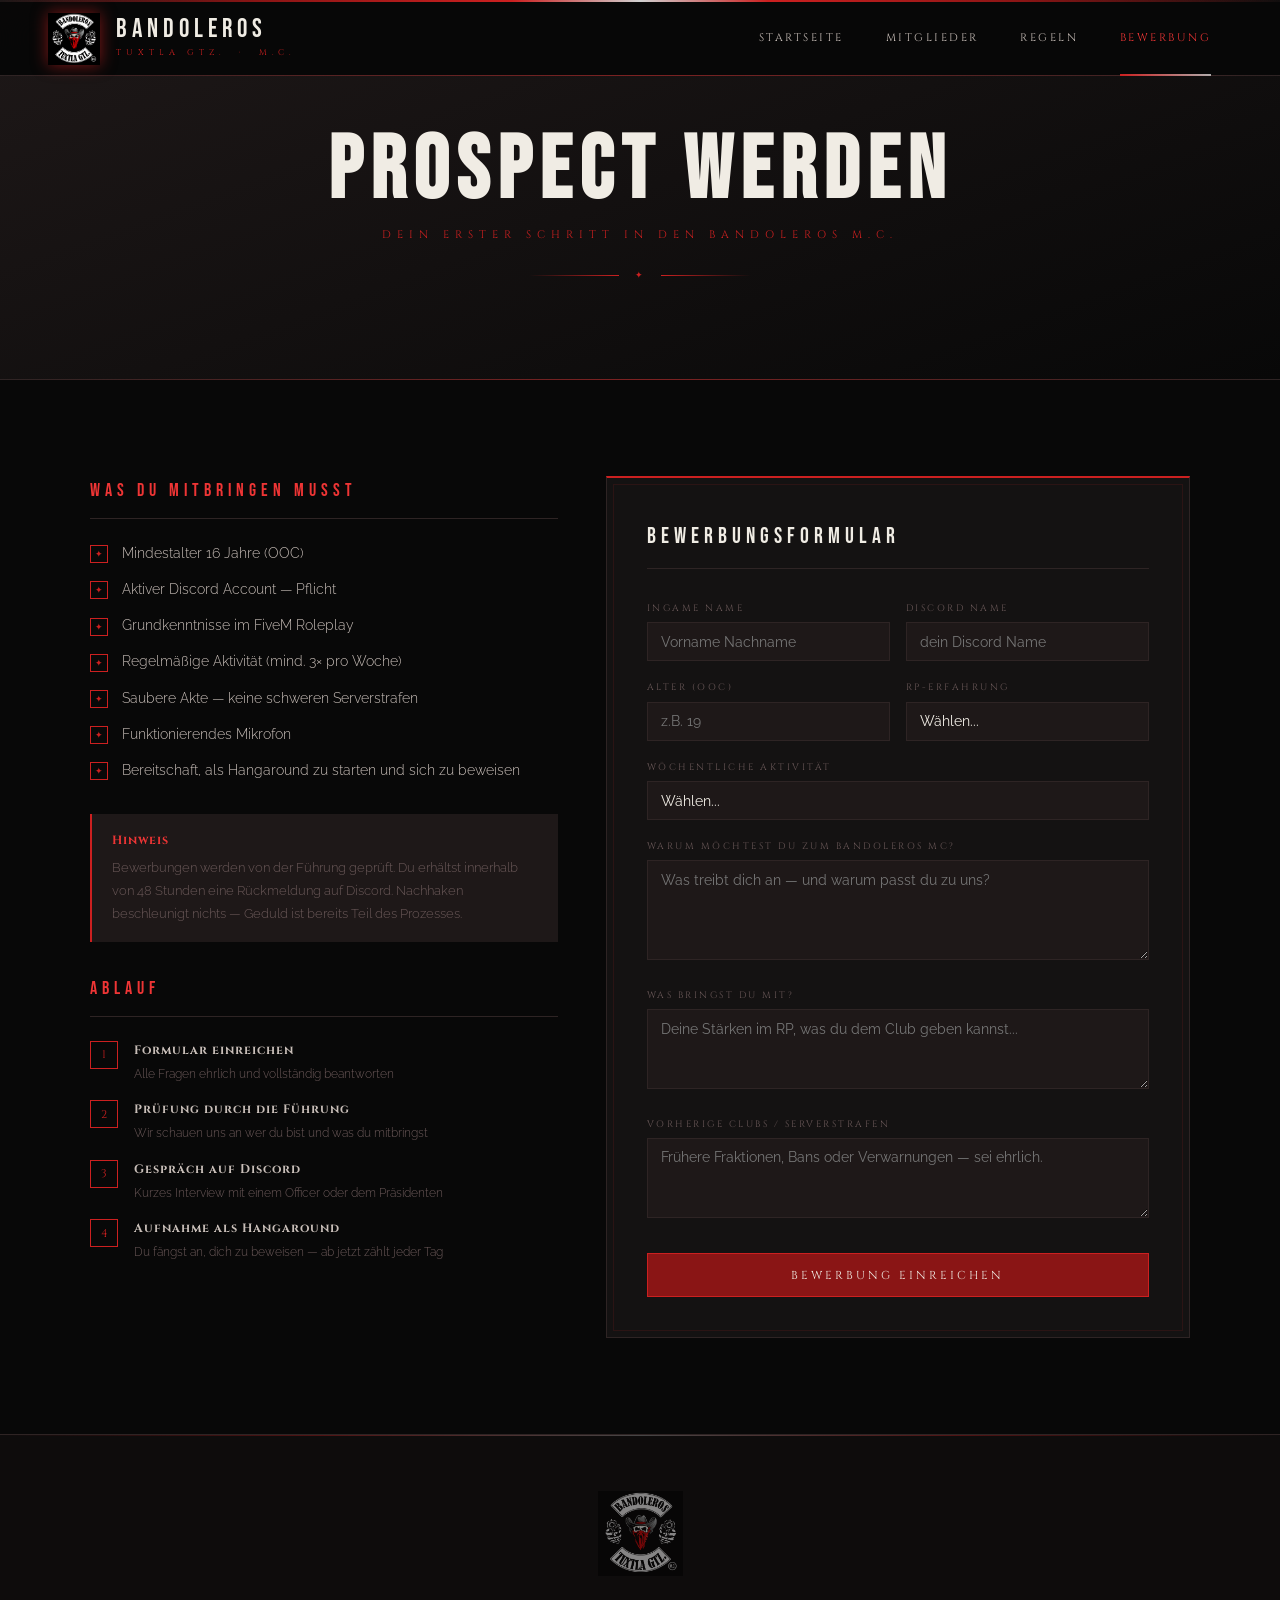
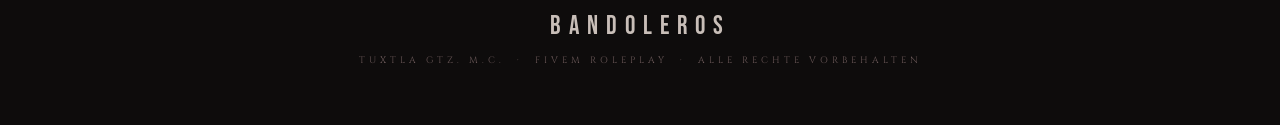
==== commit 8a21486d: "Redesign: black/red color scheme, MC brotherhood tone throughout" ====
--- a/bewerbung.html
+++ b/bewerbung.html
@@ -29,8 +29,8 @@
   </nav>
 
   <div class="page-hero">
-    <h1>Bewerbung</h1>
-    <p>Werde Teil der Familia &nbsp;·&nbsp; Bewirb dich jetzt</p>
+    <h1>Prospect werden</h1>
+    <p>Dein erster Schritt in den Bandoleros M.C.</p>
     <div class="ornament" style="margin-top:1.5rem">
       <div class="ol"></div><span class="oi">✦</span><div class="or"></div>
     </div>
@@ -40,83 +40,62 @@
     <div class="container">
       <div class="apply-grid">
 
-        <!-- LINKE SPALTE -->
+        <!-- LINKS -->
         <div>
-          <div class="apply-block-title">Voraussetzungen</div>
+          <div class="apply-block-title">Was du mitbringen musst</div>
           <ul class="req-list">
-            <li>
-              <span class="req-dot">✦</span>
-              Mindestalter 16 Jahre (OOC)
-            </li>
-            <li>
-              <span class="req-dot">✦</span>
-              Aktiver Discord Account — Pflicht für alle Kommunikation
-            </li>
-            <li>
-              <span class="req-dot">✦</span>
-              Grundkenntnisse im FiveM Roleplay vorhanden
-            </li>
-            <li>
-              <span class="req-dot">✦</span>
-              Regelmäßige Aktivität (mind. 3× pro Woche)
-            </li>
-            <li>
-              <span class="req-dot">✦</span>
-              Saubere Akte — keine schweren Serverstrafen
-            </li>
-            <li>
-              <span class="req-dot">✦</span>
-              Mikrofon vorhanden und einsatzbereit
-            </li>
-            <li>
-              <span class="req-dot">✦</span>
-              Bereitschaft, als Hangaround zu starten
-            </li>
+            <li><span class="req-dot">✦</span>Mindestalter 16 Jahre (OOC)</li>
+            <li><span class="req-dot">✦</span>Aktiver Discord Account — Pflicht</li>
+            <li><span class="req-dot">✦</span>Grundkenntnisse im FiveM Roleplay</li>
+            <li><span class="req-dot">✦</span>Regelmäßige Aktivität (mind. 3× pro Woche)</li>
+            <li><span class="req-dot">✦</span>Saubere Akte — keine schweren Serverstrafen</li>
+            <li><span class="req-dot">✦</span>Funktionierendes Mikrofon</li>
+            <li><span class="req-dot">✦</span>Bereitschaft, als Hangaround zu starten und sich zu beweisen</li>
           </ul>
 
           <div class="apply-note">
-            <strong style="color:var(--gold); font-family:'Cinzel',serif; font-size:0.75rem; letter-spacing:1px; display:block; margin-bottom:0.4rem;">Hinweis</strong>
-            Deine Bewerbung wird von der Führung geprüft. Wir melden uns
-            innerhalb von 48 Stunden auf Discord. Sei geduldig und respektiere
-            den Prozess — Nachhaken beschleunigt nichts.
+            <strong style="color:var(--red-b); font-family:'Cinzel',serif; font-size:0.75rem; letter-spacing:1px; display:block; margin-bottom:0.4rem;">Hinweis</strong>
+            Bewerbungen werden von der Führung geprüft. Du erhältst
+            innerhalb von 48 Stunden eine Rückmeldung auf Discord.
+            Nachhaken beschleunigt nichts — Geduld ist bereits Teil des Prozesses.
           </div>
 
-          <div class="apply-steps">
-            <div class="apply-block-title" style="margin-top:2rem">Bewerbungsablauf</div>
+          <div style="margin-top:2rem">
+            <div class="apply-block-title">Ablauf</div>
             <ul class="step-list">
               <li>
                 <div class="step-num">1</div>
                 <div class="step-text">
                   <h4>Formular einreichen</h4>
-                  <p>Alle Felder ausfüllen und absenden</p>
+                  <p>Alle Fragen ehrlich und vollständig beantworten</p>
                 </div>
               </li>
               <li>
                 <div class="step-num">2</div>
                 <div class="step-text">
                   <h4>Prüfung durch die Führung</h4>
-                  <p>Dein Profil und deine Antworten werden bewertet</p>
+                  <p>Wir schauen uns an wer du bist und was du mitbringst</p>
                 </div>
               </li>
               <li>
                 <div class="step-num">3</div>
                 <div class="step-text">
-                  <h4>Interview auf Discord</h4>
-                  <p>Kurzes Gespräch mit einem Officer oder dem Präsidenten</p>
+                  <h4>Gespräch auf Discord</h4>
+                  <p>Kurzes Interview mit einem Officer oder dem Präsidenten</p>
                 </div>
               </li>
               <li>
                 <div class="step-num">4</div>
                 <div class="step-text">
                   <h4>Aufnahme als Hangaround</h4>
-                  <p>Dein erster Schritt in die Familia beginnt</p>
+                  <p>Du fängst an, dich zu beweisen — ab jetzt zählt jeder Tag</p>
                 </div>
               </li>
             </ul>
           </div>
         </div>
 
-        <!-- RECHTE SPALTE: FORMULAR -->
+        <!-- RECHTS: FORMULAR -->
         <div class="form-box">
           <div class="form-box-title">Bewerbungsformular</div>
           <form id="applyForm">
@@ -128,7 +107,7 @@
               </div>
               <div class="form-group">
                 <label for="discord">Discord Name</label>
-                <input type="text" id="discord" name="discord_name" placeholder="name oder name#0000" required>
+                <input type="text" id="discord" name="discord_name" placeholder="dein Discord Name" required>
               </div>
             </div>
 
@@ -161,18 +140,18 @@
             </div>
 
             <div class="form-group">
-              <label for="warum">Warum möchtest du zu den Bandoleros?</label>
-              <textarea id="warum" name="warum" placeholder="Erzähl uns, was dich antreibt und warum du genau zu uns passt..." required></textarea>
+              <label for="warum">Warum möchtest du zum Bandoleros MC?</label>
+              <textarea id="warum" name="warum" placeholder="Was treibt dich an — und warum passt du zu uns?" required></textarea>
             </div>
 
             <div class="form-group">
-              <label for="staerken">Deine Stärken im Roleplay</label>
-              <textarea id="staerken" name="staerken" placeholder="Charakterdarstellung, Konfliktszenen, Fahren, Taktik..." style="min-height:80px;"></textarea>
+              <label for="staerken">Was bringst du mit?</label>
+              <textarea id="staerken" name="staerken" placeholder="Deine Stärken im RP, was du dem Club geben kannst..." style="min-height:80px;"></textarea>
             </div>
 
             <div class="form-group">
-              <label for="vorstrafen">Vorherige Fraktionen / Serverstrafen</label>
-              <textarea id="vorstrafen" name="vorstrafen" placeholder="Bisherige Fraktionen, eventuelle Bans oder Verwarnungen..." style="min-height:80px;"></textarea>
+              <label for="vorstrafen">Vorherige Clubs / Serverstrafen</label>
+              <textarea id="vorstrafen" name="vorstrafen" placeholder="Frühere Fraktionen, Bans oder Verwarnungen — sei ehrlich." style="min-height:80px;"></textarea>
             </div>
 
             <button type="submit" class="btn btn-red" style="width:100%; margin-top:0.5rem; font-size:0.72rem;">
@@ -205,7 +184,6 @@
       data.forEach((v, k) => lines.push(`${k}: ${v}`));
       const subject = encodeURIComponent('Bandoleros Bewerbung – ' + (data.get('ingame_name') || ''));
       const body    = encodeURIComponent(lines.join('\n'));
-      // Hier deine E-Mail eintragen:
       window.location.href = `mailto:DEINE-EMAIL@HIER.DE?subject=${subject}&body=${body}`;
     });
   </script>
--- a/css/style.css
+++ b/css/style.css
@@ -2,23 +2,22 @@
 
 :root {
   --bg-0: #080808;
-  --bg-1: #0e0e0e;
-  --bg-2: #161614;
-  --bg-3: #1e1c18;
-  --bg-4: #28261e;
-  --gold:   #c8860a;
-  --gold-b: #e8a020;
-  --gold-d: rgba(200,134,10,0.12);
-  --chrome:   #b4b4b4;
-  --chrome-b: #d8d8d8;
-  --red:   #7a1818;
-  --red-b: #aa2020;
+  --bg-1: #0e0c0c;
+  --bg-2: #141212;
+  --bg-3: #1e1818;
+  --bg-4: #261e1e;
+  --red:    #cc2020;
+  --red-b:  #ee3535;
+  --red-dk: #8a1515;
+  --red-d:  rgba(204,32,32,0.12);
+  --chrome:   #b0b0b0;
+  --chrome-b: #d0d0d0;
   --text:   #f0ece4;
-  --text-2: #c0b8a8;
-  --text-m: #686050;
-  --border:   #1c1a16;
-  --border-m: #30302a;
-  --border-b: #484438;
+  --text-2: #c8beb8;
+  --text-m: #6a5858;
+  --border:   #1c1616;
+  --border-m: #2e2424;
+  --border-b: #443232;
 }
 
 *, *::before, *::after { margin: 0; padding: 0; box-sizing: border-box; }
@@ -32,13 +31,12 @@
   line-height: 1.7;
 }
 
-/* Gold top accent line */
 body::before {
   content: '';
   position: fixed;
   top: 0; left: 0; right: 0;
   height: 2px;
-  background: linear-gradient(90deg, transparent 0%, var(--gold) 30%, var(--chrome-b) 50%, var(--gold) 70%, transparent 100%);
+  background: linear-gradient(90deg, transparent 0%, var(--red-dk) 20%, var(--red) 40%, var(--chrome-b) 50%, var(--red) 60%, var(--red-dk) 80%, transparent 100%);
   z-index: 9999;
 }
 
@@ -56,6 +54,15 @@
   padding: 0 3rem;
 }
 
+.navbar::after {
+  content: '';
+  position: absolute;
+  bottom: -1px; left: 0; right: 0;
+  height: 1px;
+  background: linear-gradient(90deg, transparent, var(--red), transparent);
+  opacity: 0.5;
+}
+
 .nav-brand {
   display: flex;
   align-items: center;
@@ -68,7 +75,7 @@
   height: 52px;
   width: 52px;
   object-fit: contain;
-  filter: drop-shadow(0 0 8px rgba(200,134,10,0.6));
+  filter: drop-shadow(0 0 8px rgba(204,32,32,0.6));
 }
 
 .nav-brand-name {
@@ -84,7 +91,7 @@
   font-family: 'Cinzel', serif;
   font-size: 0.52rem;
   letter-spacing: 5px;
-  color: var(--gold);
+  color: var(--red);
   text-transform: uppercase;
   margin-top: 3px;
 }
@@ -115,13 +122,13 @@
   position: absolute;
   bottom: 0; left: 1.3rem; right: 1.3rem;
   height: 2px;
-  background: linear-gradient(90deg, var(--gold), var(--chrome));
+  background: linear-gradient(90deg, var(--red), var(--chrome));
   transform: scaleX(0);
   transition: transform 0.25s;
 }
 
 .nav-links a:hover,
-.nav-links a.active { color: var(--gold); }
+.nav-links a.active { color: var(--red-b); }
 
 .nav-links a:hover::after,
 .nav-links a.active::after { transform: scaleX(1); }
@@ -136,7 +143,7 @@
   border: none;
   padding: 4px;
 }
-.nav-toggle span { display: block; width: 26px; height: 2px; background: var(--text); transition: all 0.3s; }
+.nav-toggle span { display: block; width: 26px; height: 2px; background: var(--text); }
 
 /* ─── HERO ───────────────────────────────────────── */
 .hero {
@@ -156,8 +163,8 @@
   position: absolute;
   inset: 0;
   background:
-    radial-gradient(ellipse 80% 60% at 50% 40%, rgba(28,24,18,0.95) 0%, rgba(8,8,8,0) 70%),
-    radial-gradient(ellipse 50% 80% at 50% 100%, rgba(200,134,10,0.04) 0%, transparent 60%);
+    radial-gradient(ellipse 80% 60% at 50% 40%, rgba(26,16,16,0.97) 0%, rgba(8,8,8,0) 70%),
+    radial-gradient(ellipse 50% 80% at 50% 100%, rgba(204,32,32,0.04) 0%, transparent 60%);
   pointer-events: none;
 }
 
@@ -165,8 +172,8 @@
   position: absolute;
   inset: 0;
   background-image:
-    repeating-linear-gradient(0deg, transparent, transparent 60px, rgba(200,134,10,0.015) 60px, rgba(200,134,10,0.015) 61px),
-    repeating-linear-gradient(90deg, transparent, transparent 60px, rgba(200,134,10,0.015) 60px, rgba(200,134,10,0.015) 61px);
+    repeating-linear-gradient(0deg, transparent, transparent 60px, rgba(204,32,32,0.015) 60px, rgba(204,32,32,0.015) 61px),
+    repeating-linear-gradient(90deg, transparent, transparent 60px, rgba(204,32,32,0.015) 60px, rgba(204,32,32,0.015) 61px);
   pointer-events: none;
 }
 
@@ -176,16 +183,15 @@
   padding: 4rem 2rem;
 }
 
-/* Patch ring around logo */
 .hero-patch {
   width: 300px;
   height: 300px;
   border-radius: 50%;
-  border: 2px solid var(--gold);
+  border: 2px solid var(--red);
   box-shadow:
-    0 0 0 6px rgba(8,8,8,1),
-    0 0 0 8px rgba(200,134,10,0.25),
-    0 0 80px rgba(200,134,10,0.18);
+    0 0 0 6px #080808,
+    0 0 0 8px rgba(204,32,32,0.3),
+    0 0 80px rgba(204,32,32,0.2);
   display: flex;
   align-items: center;
   justify-content: center;
@@ -194,8 +200,8 @@
 }
 
 @keyframes patchPulse {
-  from { box-shadow: 0 0 0 6px #080808, 0 0 0 8px rgba(200,134,10,0.2), 0 0 50px rgba(200,134,10,0.12); }
-  to   { box-shadow: 0 0 0 6px #080808, 0 0 0 8px rgba(200,134,10,0.35), 0 0 100px rgba(200,134,10,0.25); }
+  from { box-shadow: 0 0 0 6px #080808, 0 0 0 8px rgba(204,32,32,0.2), 0 0 50px rgba(204,32,32,0.12); }
+  to   { box-shadow: 0 0 0 6px #080808, 0 0 0 8px rgba(204,32,32,0.4), 0 0 100px rgba(204,32,32,0.28); }
 }
 
 .hero-patch img {
@@ -214,7 +220,7 @@
   font-family: 'Cinzel', serif;
   font-size: 0.68rem;
   letter-spacing: 8px;
-  color: var(--gold);
+  color: var(--red);
   text-transform: uppercase;
   margin-bottom: 0.4rem;
 }
@@ -244,9 +250,9 @@
   justify-content: center;
   margin: 1.5rem 0;
 }
-.ol { width: 90px; height: 1px; background: linear-gradient(to right, transparent, var(--gold)); }
-.or { width: 90px; height: 1px; background: linear-gradient(to left,  transparent, var(--gold)); }
-.oi { color: var(--gold); font-size: 0.55rem; font-family: 'Cinzel',serif; letter-spacing: 2px; }
+.ol { width: 90px; height: 1px; background: linear-gradient(to right, transparent, var(--red)); }
+.or { width: 90px; height: 1px; background: linear-gradient(to left,  transparent, var(--red)); }
+.oi { color: var(--red); font-size: 0.55rem; font-family: 'Cinzel',serif; letter-spacing: 2px; }
 
 .hero-tagline {
   font-size: 1rem;
@@ -273,18 +279,18 @@
   display: inline-block;
 }
 
-.btn-gold { border-color: var(--gold); color: var(--gold); background: transparent; }
-.btn-gold:hover { background: var(--gold); color: var(--bg-0); }
-
-.btn-red { border-color: var(--red-b); color: var(--text); background: var(--red); }
-.btn-red:hover { background: var(--red-b); border-color: var(--red-b); }
+.btn-red  { border-color: var(--red); color: var(--text); background: var(--red-dk); }
+.btn-red:hover { background: var(--red); border-color: var(--red-b); }
+
+.btn-outline { border-color: var(--chrome); color: var(--chrome); background: transparent; }
+.btn-outline:hover { background: var(--chrome); color: var(--bg-0); }
 
 /* ─── STATS BAR ──────────────────────────────────── */
 .stats-bar {
   background: var(--bg-2);
   border-top: 1px solid var(--border-m);
   border-bottom: 1px solid var(--border-m);
-  padding: 2rem 2rem;
+  padding: 2rem;
   position: relative;
 }
 
@@ -293,8 +299,8 @@
   position: absolute;
   top: 0; left: 0; right: 0;
   height: 1px;
-  background: linear-gradient(90deg, transparent, var(--gold), var(--chrome), var(--gold), transparent);
-  opacity: 0.35;
+  background: linear-gradient(90deg, transparent, var(--red), var(--chrome), var(--red), transparent);
+  opacity: 0.4;
 }
 
 .stats-grid {
@@ -305,16 +311,13 @@
   text-align: center;
 }
 
-.stat-item {
-  padding: 0.5rem 1rem;
-  border-right: 1px solid var(--border-m);
-}
+.stat-item { padding: 0.5rem 1rem; border-right: 1px solid var(--border-m); }
 .stat-item:last-child { border-right: none; }
 
 .stat-number {
   font-family: 'Bebas Neue', sans-serif;
   font-size: 3rem;
-  color: var(--gold);
+  color: var(--red-b);
   letter-spacing: 3px;
   line-height: 1;
 }
@@ -342,7 +345,7 @@
   position: absolute;
   bottom: -1px; left: 0; right: 0;
   height: 1px;
-  background: linear-gradient(90deg, transparent, var(--gold), transparent);
+  background: linear-gradient(90deg, transparent, var(--red), transparent);
   opacity: 0.5;
 }
 
@@ -359,7 +362,7 @@
   font-family: 'Cinzel', serif;
   font-size: 0.68rem;
   letter-spacing: 6px;
-  color: var(--gold);
+  color: var(--red);
   text-transform: uppercase;
 }
 
@@ -374,7 +377,7 @@
   font-family: 'Cinzel', serif;
   font-size: 0.62rem;
   letter-spacing: 6px;
-  color: var(--gold);
+  color: var(--red);
   text-transform: uppercase;
   margin-bottom: 0.5rem;
 }
@@ -388,6 +391,34 @@
   margin-bottom: 3rem;
 }
 
+/* ─── FACTION QUOTE ──────────────────────────────── */
+.faction-quote {
+  border-left: 3px solid var(--red);
+  padding: 1.5rem 2rem;
+  background: var(--bg-2);
+  margin: 0 auto 3rem;
+  max-width: 700px;
+  font-family: 'Cinzel', serif;
+  font-size: clamp(1rem, 2.5vw, 1.3rem);
+  color: var(--text-2);
+  font-style: italic;
+  letter-spacing: 1px;
+  line-height: 1.7;
+  position: relative;
+}
+
+.faction-quote::before {
+  content: '\201C';
+  font-family: 'Bebas Neue', sans-serif;
+  font-size: 5rem;
+  color: var(--red);
+  opacity: 0.15;
+  position: absolute;
+  top: -0.5rem;
+  left: 1rem;
+  line-height: 1;
+}
+
 /* ─── VALUE CARDS ────────────────────────────────── */
 .values-grid {
   display: grid;
@@ -408,17 +439,17 @@
   content: '';
   position: absolute;
   inset: 6px;
-  border: 1px solid var(--gold-d);
+  border: 1px solid var(--red-d);
   pointer-events: none;
   transition: border-color 0.3s;
 }
 
 .value-card:hover { transform: translateY(-5px); }
-.value-card:hover::after { border-color: rgba(200,134,10,0.2); }
-
-.value-card.tg { border-top: 2px solid var(--gold); }
-.value-card.tr { border-top: 2px solid var(--red-b); }
-.value-card.tc { border-top: 2px solid var(--chrome); }
+.value-card:hover::after { border-color: rgba(204,32,32,0.22); }
+
+.value-card.tr  { border-top: 2px solid var(--red); }
+.value-card.trd { border-top: 2px solid var(--red-dk); }
+.value-card.tc  { border-top: 2px solid var(--chrome); }
 
 .value-icon { font-size: 1.6rem; margin-bottom: 1.2rem; display: block; }
 
@@ -429,39 +460,11 @@
   margin-bottom: 0.75rem;
 }
 
-.value-card.tg h3 { color: var(--gold); }
-.value-card.tr h3 { color: var(--red-b); }
-.value-card.tc h3 { color: var(--chrome); }
+.value-card.tr h3  { color: var(--red-b); }
+.value-card.trd h3 { color: var(--red); }
+.value-card.tc h3  { color: var(--chrome); }
 
 .value-card p { color: var(--text-m); font-size: 0.87rem; line-height: 1.8; }
-
-/* ─── FACTION QUOTE ──────────────────────────────── */
-.faction-quote {
-  border-left: 3px solid var(--gold);
-  padding: 1.5rem 2rem;
-  background: var(--bg-2);
-  margin: 3rem auto;
-  max-width: 700px;
-  font-family: 'Cinzel', serif;
-  font-size: clamp(1rem, 2.5vw, 1.3rem);
-  color: var(--text-2);
-  font-style: italic;
-  letter-spacing: 1px;
-  line-height: 1.7;
-  position: relative;
-}
-
-.faction-quote::before {
-  content: '\201C';
-  font-family: 'Bebas Neue', sans-serif;
-  font-size: 5rem;
-  color: var(--gold);
-  opacity: 0.15;
-  position: absolute;
-  top: -0.5rem;
-  left: 1rem;
-  line-height: 1;
-}
 
 /* ─── RANK CARDS ─────────────────────────────────── */
 .ranks-grid {
@@ -482,24 +485,24 @@
   content: '';
   position: absolute;
   inset: 6px;
-  border: 1px solid var(--gold-d);
+  border: 1px solid var(--red-d);
   pointer-events: none;
   transition: border-color 0.3s;
 }
 
 .rank-card:hover { transform: translateY(-4px); }
-.rank-card:hover::after { border-color: rgba(200,134,10,0.18); }
-
-.rank-card.tg { border-top: 2px solid var(--gold); }
-.rank-card.tr { border-top: 2px solid var(--red-b); }
-.rank-card.tc { border-top: 2px solid var(--chrome); }
+.rank-card:hover::after { border-color: rgba(204,32,32,0.2); }
+
+.rank-card.tr  { border-top: 2px solid var(--red-b); }
+.rank-card.trd { border-top: 2px solid var(--red-dk); }
+.rank-card.tc  { border-top: 2px solid var(--chrome); }
 
 .rank-num {
   position: absolute;
   top: 1.2rem; right: 1.8rem;
   font-family: 'Bebas Neue', sans-serif;
   font-size: 3.5rem;
-  color: rgba(200,134,10,0.05);
+  color: rgba(204,32,32,0.05);
   line-height: 1;
   pointer-events: none;
 }
@@ -515,9 +518,9 @@
   margin-bottom: 0.8rem;
 }
 
-.badge-g { color: var(--gold); }
-.badge-r { color: var(--red-b); }
-.badge-c { color: var(--chrome); }
+.badge-r  { color: var(--red-b); }
+.badge-rd { color: var(--red); }
+.badge-c  { color: var(--chrome); }
 
 .rank-name {
   font-family: 'Bebas Neue', sans-serif;
@@ -548,7 +551,7 @@
 .rule-block {
   background: var(--bg-2);
   border: 1px solid var(--border-m);
-  border-top: 2px solid var(--gold);
+  border-top: 2px solid var(--red);
   padding: 2rem;
   position: relative;
 }
@@ -557,23 +560,23 @@
   content: '';
   position: absolute;
   inset: 6px;
-  border: 1px solid var(--gold-d);
+  border: 1px solid var(--red-d);
   pointer-events: none;
 }
 
-.rule-block.red-top { border-top-color: var(--red-b); }
+.rule-block.dim { border-top-color: var(--red-dk); }
 
 .rule-block-title {
   font-family: 'Bebas Neue', sans-serif;
   font-size: 1.15rem;
   letter-spacing: 5px;
-  color: var(--gold);
+  color: var(--red-b);
   margin-bottom: 1.5rem;
   padding-bottom: 0.75rem;
   border-bottom: 1px solid var(--border-m);
 }
 
-.rule-block.red-top .rule-block-title { color: var(--red-b); }
+.rule-block.dim .rule-block-title { color: var(--red); }
 
 .rule-list { list-style: none; display: flex; flex-direction: column; gap: 0.8rem; }
 
@@ -588,7 +591,7 @@
 
 .rule-list li::before {
   content: '//';
-  color: var(--gold);
+  color: var(--red);
   font-family: 'Cinzel', serif;
   font-size: 0.65rem;
   flex-shrink: 0;
@@ -614,7 +617,7 @@
   content: '';
   position: absolute;
   inset: 5px;
-  border: 1px solid var(--gold-d);
+  border: 1px solid var(--red-d);
   pointer-events: none;
 }
 
@@ -639,7 +642,7 @@
   font-family: 'Bebas Neue', sans-serif;
   font-size: 1.1rem;
   letter-spacing: 5px;
-  color: var(--gold);
+  color: var(--red-b);
   margin-bottom: 1.5rem;
   padding-bottom: 0.75rem;
   border-bottom: 1px solid var(--border-m);
@@ -658,17 +661,17 @@
 
 .req-dot {
   width: 18px; height: 18px;
-  border: 1px solid var(--gold);
+  border: 1px solid var(--red);
   display: flex; align-items: center; justify-content: center;
   flex-shrink: 0;
-  color: var(--gold);
+  color: var(--red);
   font-size: 0.55rem;
   margin-top: 0.15rem;
 }
 
 .apply-note {
   background: var(--bg-3);
-  border-left: 2px solid var(--gold);
+  border-left: 2px solid var(--red);
   padding: 1rem 1.25rem;
   font-size: 0.82rem;
   color: var(--text-m);
@@ -677,17 +680,16 @@
 }
 
 .step-list { list-style: none; display: flex; flex-direction: column; gap: 1rem; }
-
 .step-list li { display: flex; gap: 1rem; align-items: flex-start; }
 
 .step-num {
   width: 28px; height: 28px;
-  border: 1px solid var(--gold);
+  border: 1px solid var(--red);
   display: flex; align-items: center; justify-content: center;
   flex-shrink: 0;
   font-family: 'Cinzel', serif;
   font-size: 0.7rem;
-  color: var(--gold);
+  color: var(--red);
 }
 
 .step-text h4 {
@@ -702,7 +704,7 @@
 .form-box {
   background: var(--bg-2);
   border: 1px solid var(--border-m);
-  border-top: 2px solid var(--gold);
+  border-top: 2px solid var(--red);
   padding: 2.5rem;
   position: relative;
 }
@@ -711,7 +713,7 @@
   content: '';
   position: absolute;
   inset: 6px;
-  border: 1px solid var(--gold-d);
+  border: 1px solid var(--red-d);
   pointer-events: none;
 }
 
@@ -754,11 +756,10 @@
 
 .form-group input:focus,
 .form-group textarea:focus,
-.form-group select:focus { border-color: var(--gold); }
+.form-group select:focus { border-color: var(--red); }
 
 .form-group textarea { min-height: 100px; resize: vertical; }
 .form-group select option { background: var(--bg-3); }
-
 .form-row { display: grid; grid-template-columns: 1fr 1fr; gap: 1rem; }
 
 /* ─── FOOTER ─────────────────────────────────────── */
@@ -775,16 +776,11 @@
   position: absolute;
   top: 0; left: 0; right: 0;
   height: 1px;
-  background: linear-gradient(90deg, transparent, var(--gold), var(--chrome), var(--gold), transparent);
+  background: linear-gradient(90deg, transparent, var(--red), var(--chrome), var(--red), transparent);
   opacity: 0.35;
 }
 
-.footer-logo img {
-  height: 85px;
-  opacity: 0.5;
-  margin-bottom: 1.25rem;
-  filter: grayscale(0.2);
-}
+.footer-logo img { height: 85px; opacity: 0.5; margin-bottom: 1.25rem; }
 
 .footer-name {
   font-family: 'Bebas Neue', sans-serif;
@@ -821,15 +817,14 @@
   .nav-toggle { display: flex; }
 
   .stats-grid { grid-template-columns: 1fr 1fr; }
-  .stat-item { border-right: none; border-bottom: 1px solid var(--border-m); padding: 1rem; }
-  .stat-item:nth-child(2n) { border-right: none; }
+  .stat-item  { border-right: none; border-bottom: 1px solid var(--border-m); padding: 1rem; }
   .stat-item:last-child { border-bottom: none; }
 
-  .apply-grid  { grid-template-columns: 1fr; }
-  .rules-grid  { grid-template-columns: 1fr; }
-  .form-row    { grid-template-columns: 1fr; }
-
-  .section { padding: 4rem 1.5rem; }
+  .apply-grid { grid-template-columns: 1fr; }
+  .rules-grid { grid-template-columns: 1fr; }
+  .form-row   { grid-template-columns: 1fr; }
+
+  .section   { padding: 4rem 1.5rem; }
   .page-hero { padding: 6rem 1.5rem 3rem; }
 
   .hero-patch { width: 230px; height: 230px; }
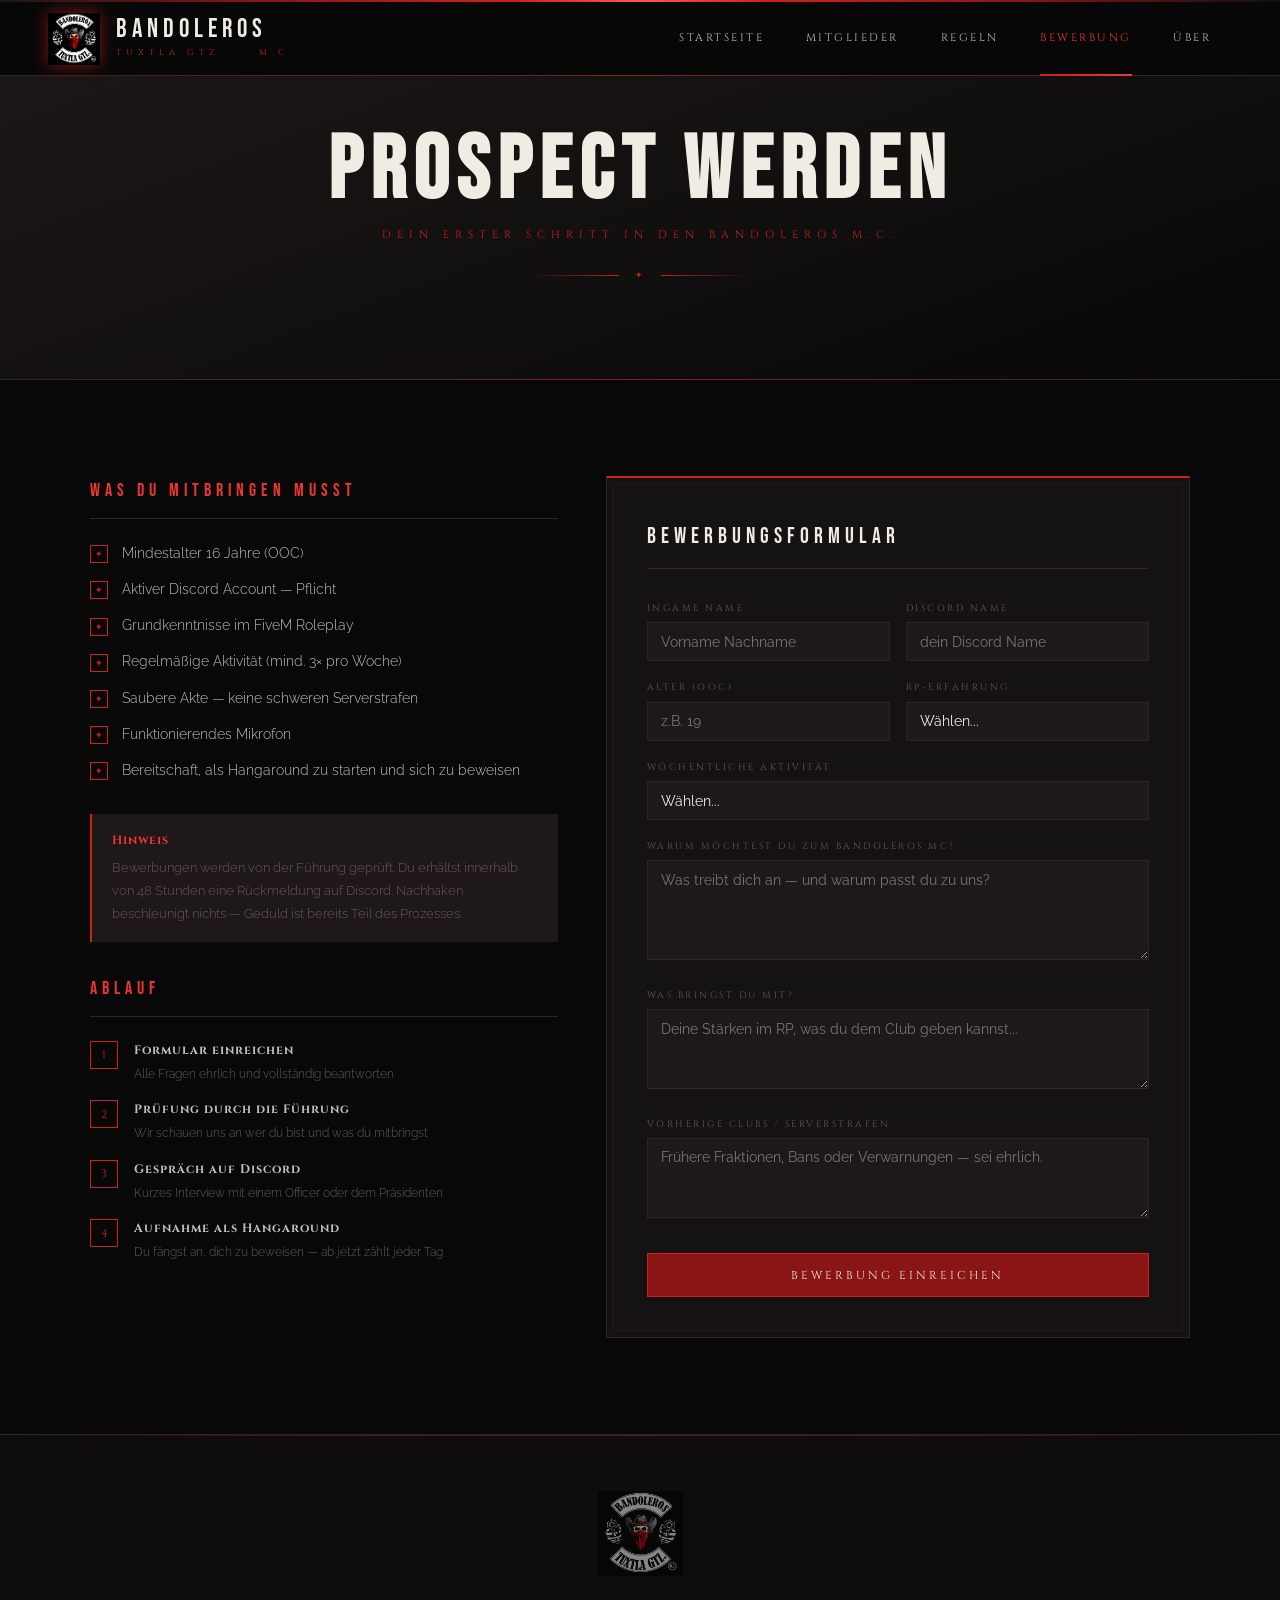
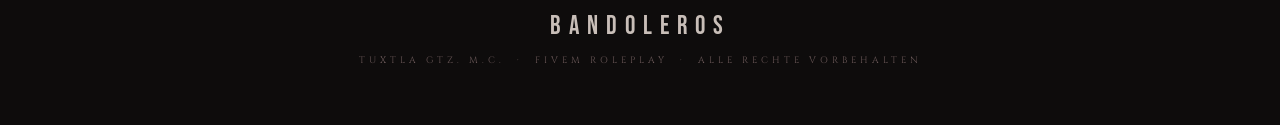
==== commit 15b4bf07: "Add Ueber page with member cards and blue developer card for Nils" ====
--- a/bewerbung.html
+++ b/bewerbung.html
@@ -25,6 +25,7 @@
       <li><a href="mitglieder.html">Mitglieder</a></li>
       <li><a href="regeln.html">Regeln</a></li>
       <li><a href="bewerbung.html" class="active">Bewerbung</a></li>
+      <li><a href="ueber.html">Über</a></li>
     </ul>
   </nav>
 
--- a/css/style.css
+++ b/css/style.css
@@ -10,8 +10,8 @@
   --red-b:  #ee3535;
   --red-dk: #8a1515;
   --red-d:  rgba(204,32,32,0.12);
-  --chrome:   #b0b0b0;
-  --chrome-b: #d0d0d0;
+  --chrome:   #e04040;
+  --chrome-b: #ff5555;
   --text:   #f0ece4;
   --text-2: #c8beb8;
   --text-m: #6a5858;
@@ -187,27 +187,28 @@
   width: 300px;
   height: 300px;
   border-radius: 50%;
-  border: 2px solid var(--red);
+  border: 3px solid var(--red);
   box-shadow:
     0 0 0 6px #080808,
-    0 0 0 8px rgba(204,32,32,0.3),
-    0 0 80px rgba(204,32,32,0.2);
+    0 0 0 9px rgba(204,32,32,0.35),
+    0 0 80px rgba(204,32,32,0.25);
   display: flex;
   align-items: center;
   justify-content: center;
   margin: 0 auto 2.5rem;
+  overflow: hidden;
   animation: patchPulse 5s ease-in-out infinite alternate;
 }
 
 @keyframes patchPulse {
-  from { box-shadow: 0 0 0 6px #080808, 0 0 0 8px rgba(204,32,32,0.2), 0 0 50px rgba(204,32,32,0.12); }
-  to   { box-shadow: 0 0 0 6px #080808, 0 0 0 8px rgba(204,32,32,0.4), 0 0 100px rgba(204,32,32,0.28); }
+  from { box-shadow: 0 0 0 6px #080808, 0 0 0 9px rgba(204,32,32,0.22), 0 0 50px rgba(204,32,32,0.14); }
+  to   { box-shadow: 0 0 0 6px #080808, 0 0 0 9px rgba(204,32,32,0.45), 0 0 110px rgba(204,32,32,0.32); }
 }
 
 .hero-patch img {
-  width: 245px;
-  height: 245px;
-  object-fit: contain;
+  width: 100%;
+  height: 100%;
+  object-fit: cover;
   animation: logoFloat 7s ease-in-out infinite;
 }
 
@@ -499,12 +500,13 @@
 
 .rank-num {
   position: absolute;
-  top: 1.2rem; right: 1.8rem;
-  font-family: 'Bebas Neue', sans-serif;
-  font-size: 3.5rem;
-  color: rgba(204,32,32,0.05);
+  top: 1rem; right: 1.5rem;
+  font-family: 'Bebas Neue', sans-serif;
+  font-size: 4rem;
+  color: rgba(204,32,32,0.22);
   line-height: 1;
   pointer-events: none;
+  letter-spacing: 2px;
 }
 
 .rank-badge {
@@ -540,6 +542,90 @@
 }
 
 .rank-desc { font-size: 0.84rem; color: var(--text-m); line-height: 1.8; }
+
+.rank-members {
+  margin-top: 1.2rem;
+  padding-top: 1rem;
+  border-top: 1px solid var(--border-m);
+}
+
+.rank-members-label {
+  font-family: 'Cinzel', serif;
+  font-size: 0.55rem;
+  letter-spacing: 3px;
+  color: var(--text-m);
+  text-transform: uppercase;
+  margin-bottom: 0.6rem;
+}
+
+.rank-member-list {
+  list-style: none;
+  display: flex;
+  flex-direction: column;
+  gap: 0.4rem;
+}
+
+.rank-member-list li {
+  display: flex;
+  align-items: center;
+  gap: 0.6rem;
+  font-family: 'Cinzel', serif;
+  font-size: 0.78rem;
+  letter-spacing: 1px;
+  color: var(--text-2);
+}
+
+.rank-member-list li::before {
+  content: '';
+  width: 5px;
+  height: 5px;
+  border-radius: 50%;
+  background: var(--red);
+  flex-shrink: 0;
+}
+
+/* Discord member cards */
+.rank-member-list li.dc-member {
+  align-items: center;
+  gap: 0.75rem;
+  padding: 0.4rem 0;
+}
+
+.rank-member-list li.dc-member::before { display: none; }
+
+.dc-avatar {
+  width: 42px;
+  height: 42px;
+  border-radius: 50%;
+  border: 2px solid var(--border-b);
+  object-fit: cover;
+  background: var(--bg-3);
+  flex-shrink: 0;
+  transition: border-color 0.3s;
+}
+
+.dc-member:hover .dc-avatar { border-color: var(--red); }
+
+.dc-info {
+  display: flex;
+  flex-direction: column;
+  gap: 0.15rem;
+  min-width: 0;
+}
+
+.dc-ingame {
+  font-family: 'Cinzel', serif;
+  font-size: 0.78rem;
+  letter-spacing: 1px;
+  color: var(--text-2);
+  line-height: 1.2;
+}
+
+.dc-tag {
+  font-size: 0.65rem;
+  color: var(--text-m);
+  letter-spacing: 0.5px;
+}
 
 /* ─── RULE BLOCKS ────────────────────────────────── */
 .rules-grid {
@@ -828,7 +914,6 @@
   .page-hero { padding: 6rem 1.5rem 3rem; }
 
   .hero-patch { width: 230px; height: 230px; }
-  .hero-patch img { width: 185px; height: 185px; }
 }
 
 @media (max-width: 480px) {
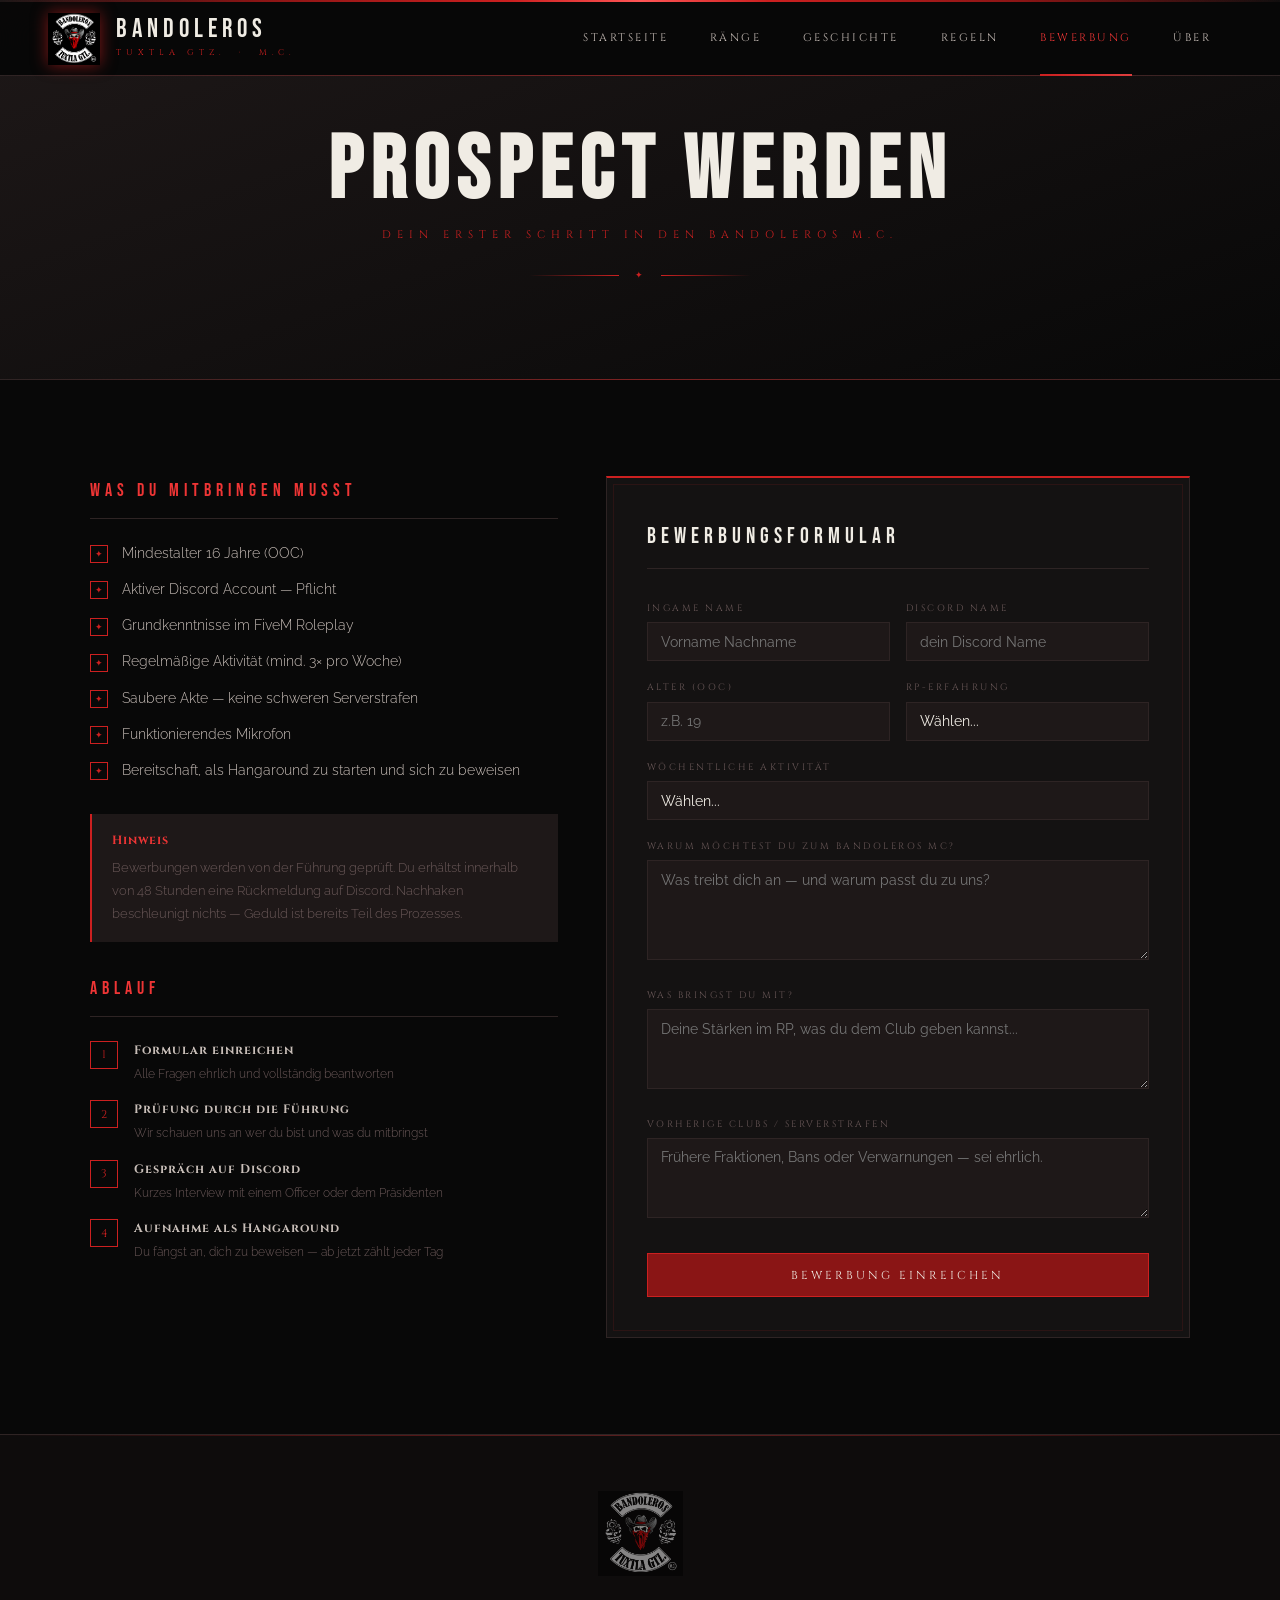
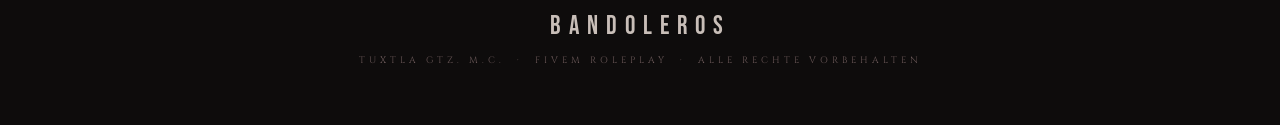
==== commit a5852746: "Add Geschichte page, rename Mitglieder to Raenge, Hamburg Roleplay" ====
--- a/bewerbung.html
+++ b/bewerbung.html
@@ -22,7 +22,8 @@
     </button>
     <ul class="nav-links" id="navLinks">
       <li><a href="index.html">Startseite</a></li>
-      <li><a href="mitglieder.html">Mitglieder</a></li>
+      <li><a href="mitglieder.html">Ränge</a></li>
+      <li><a href="geschichte.html">Geschichte</a></li>
       <li><a href="regeln.html">Regeln</a></li>
       <li><a href="bewerbung.html" class="active">Bewerbung</a></li>
       <li><a href="ueber.html">Über</a></li>
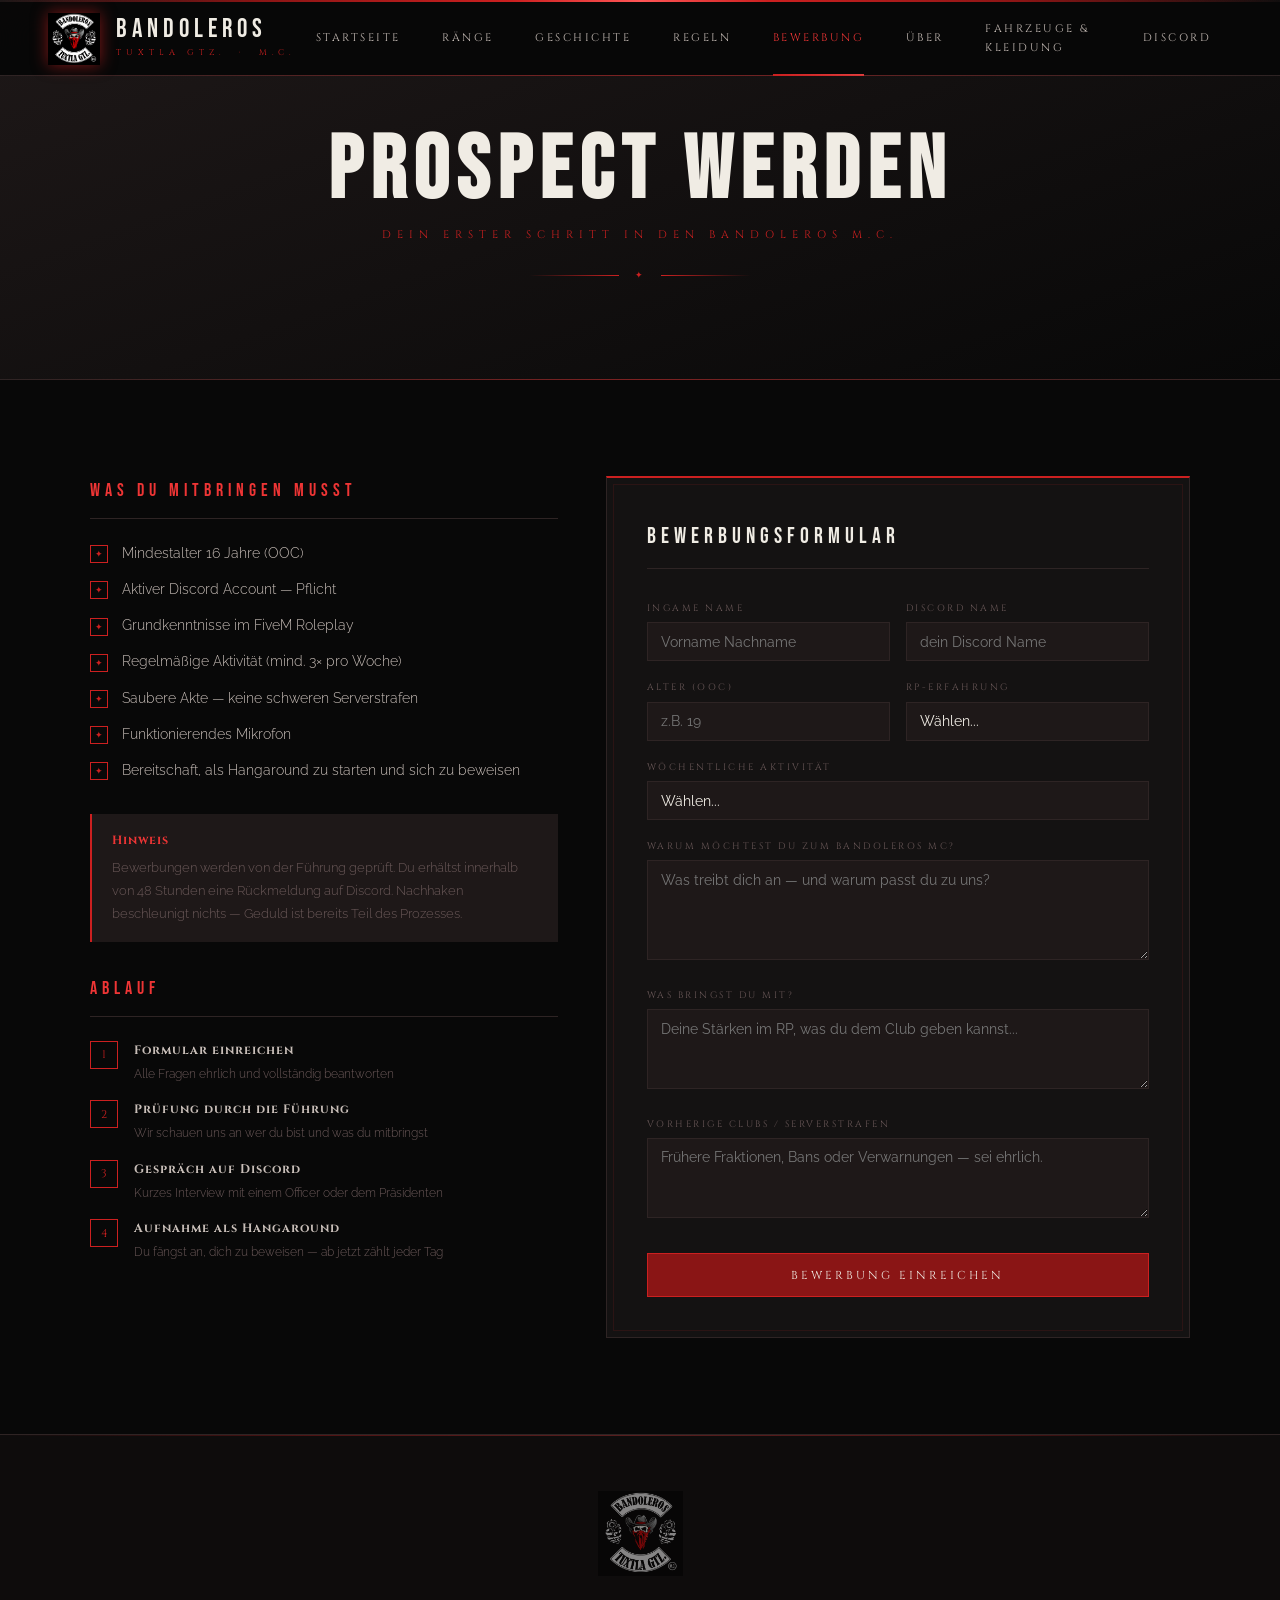
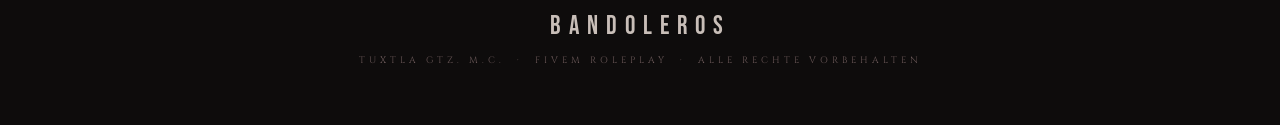
==== commit e439a69e: "kleidung" ====
--- a/bewerbung.html
+++ b/bewerbung.html
@@ -27,6 +27,8 @@
       <li><a href="regeln.html">Regeln</a></li>
       <li><a href="bewerbung.html" class="active">Bewerbung</a></li>
       <li><a href="ueber.html">Über</a></li>
+      <li><a href="fahrzeuge.html">Fahrzeuge &amp; Kleidung</a></li>
+      <li><a href="https://discord.gg/rhNGrGdAhx" target="_blank" rel="noopener">Discord</a></li>
     </ul>
   </nav>
 
